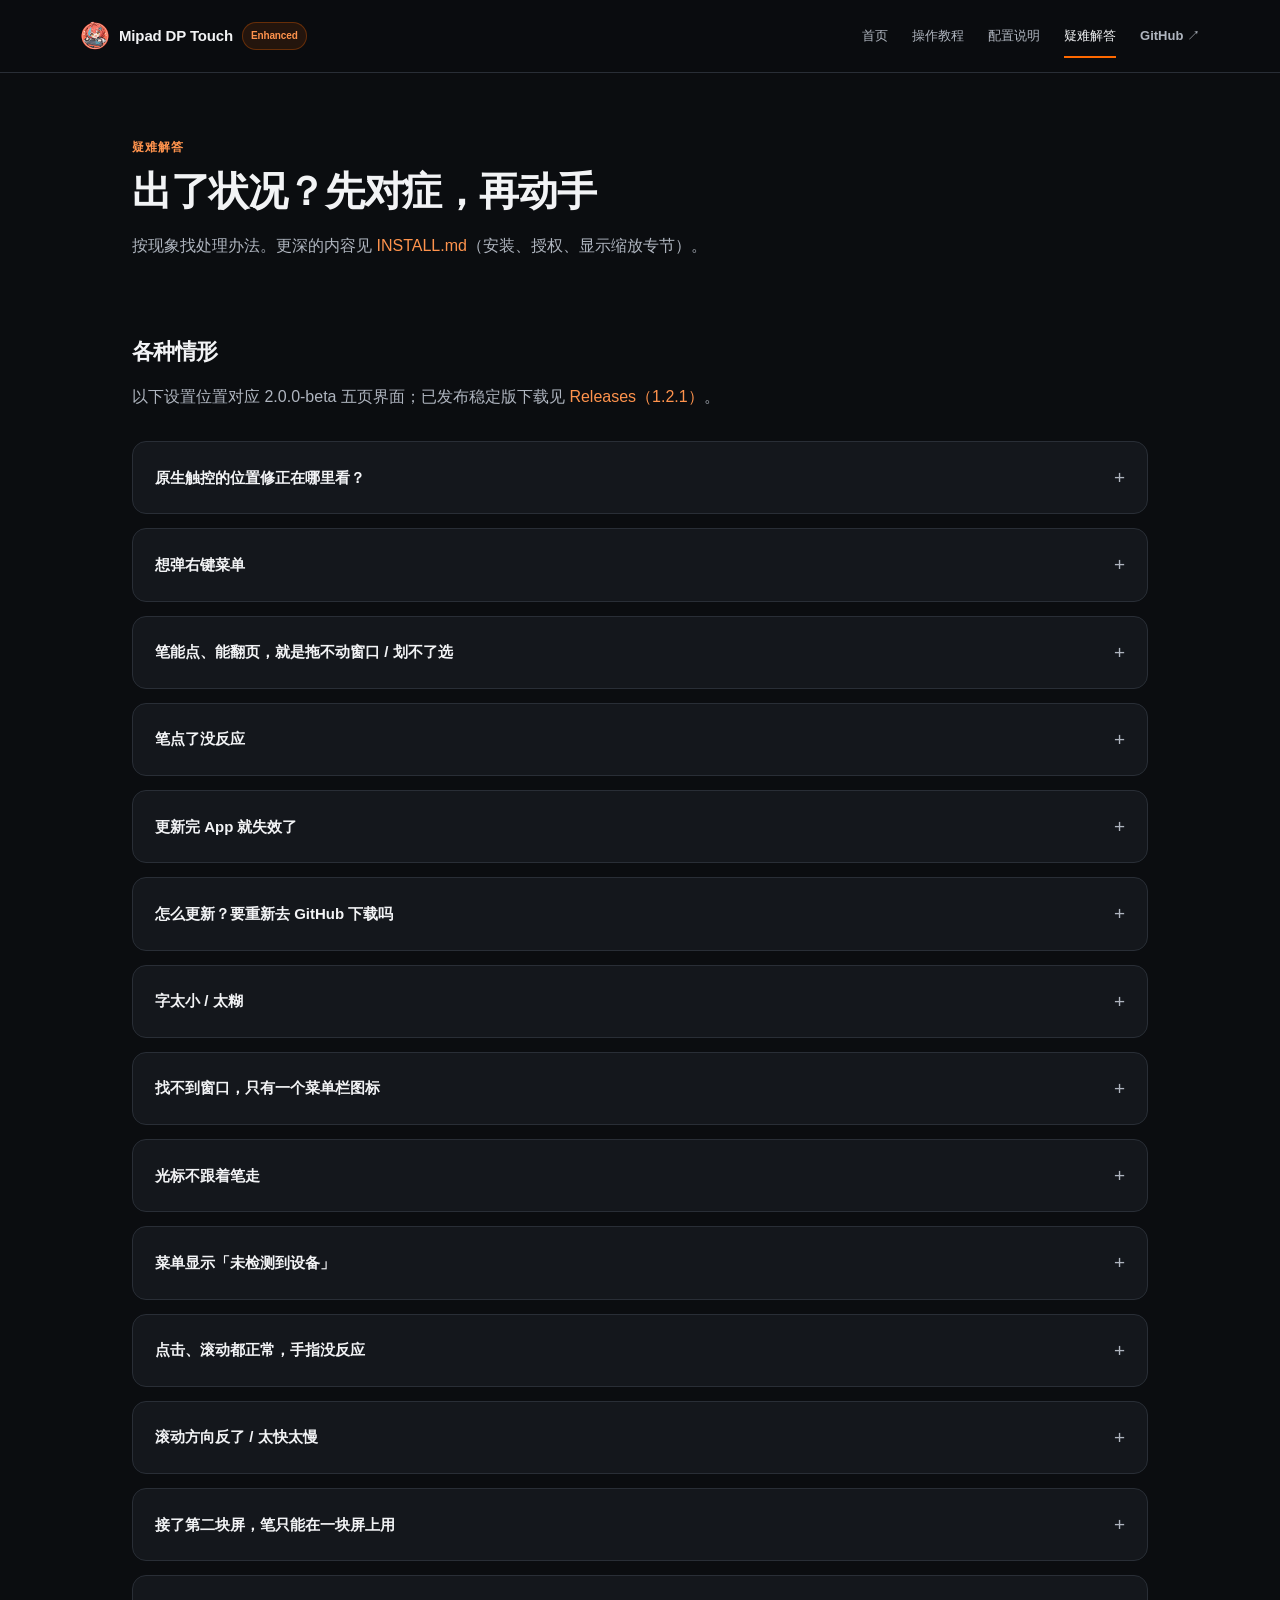
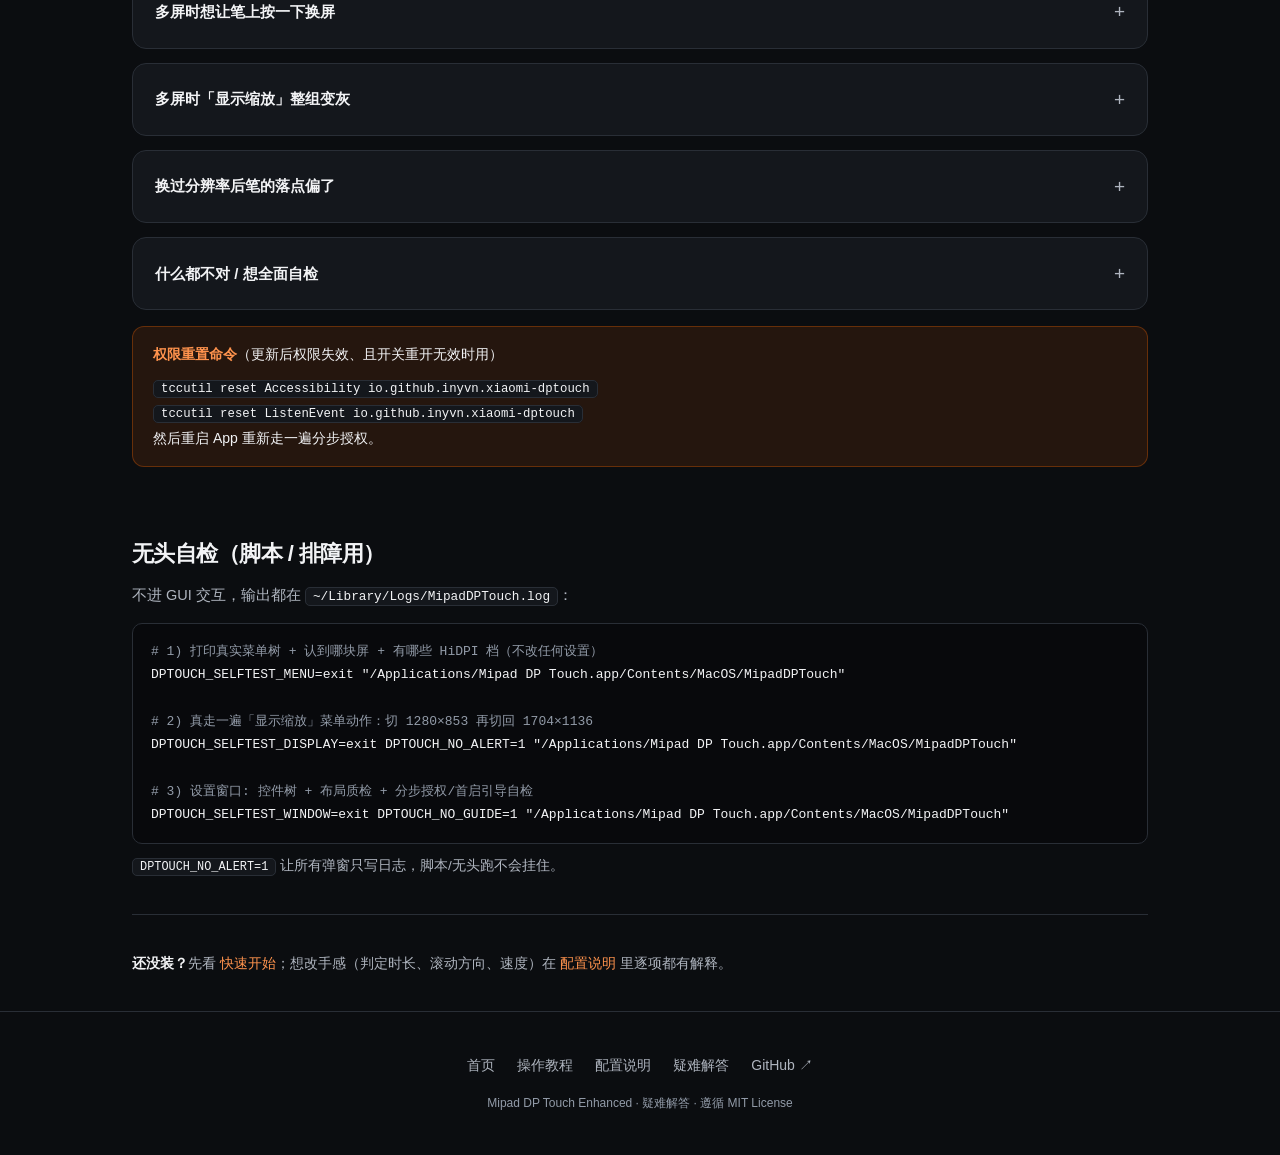
==== docs/faq.html @ 5873ff9d "Release 2.0.0-beta: native touch, refreshed settings and website Exclude local Python environment fr" ====
<!DOCTYPE html>
<html lang="zh-CN">
<head>
<meta charset="UTF-8">
<meta name="viewport" content="width=device-width, initial-scale=1.0">
<title>疑难解答 — Mipad DP Touch Enhanced</title>
<meta name="description" content="Mipad DP Touch Enhanced 疑难解答：右键菜单、拖拽、权限、更新失效、显示缩放、日志诊断等常见情形与处理办法。">
<link rel="icon" href="favicon.ico?v=2.0.0-beta-release2" sizes="any">
<link rel="apple-touch-icon" href="apple-touch-icon.png?v=2.0.0-beta-release2">
<meta name="theme-color" content="#0b0d10">
<style>
  :root {
    --bg: #0b0d10;
    --bg-raised: #13161b;
    --bg-elev: #191d24;
    --ink: #edeff3;
    --muted: #999fa9;
    --faint: #646b76;
    --border: #242931;
    --border-hi: #323944;
    --accent: #ff6900;
    --accent-hi: #ff8532;
    --accent-soft: rgba(255, 105, 0, .11);
    --good: #4cc38a;
    --bad: #e5534b;
    --mono: "SF Mono", ui-monospace, "Cascadia Code", Menlo, monospace;
    --sans: -apple-system, "PingFang SC", "Segoe UI", "Noto Sans SC", sans-serif;
    --radius: 16px;
  }
  * { box-sizing: border-box; margin: 0; padding: 0; }
  html { scroll-behavior: smooth; }
  body { background: var(--bg); color: var(--ink); font-family: var(--sans); line-height: 1.7; font-size: 15.5px; -webkit-font-smoothing: antialiased; text-rendering: optimizeLegibility; }
  ::selection { background: rgba(255,105,0,.3); }
  a { color: var(--accent-hi); text-decoration: none; }
  a:hover { text-decoration: underline; }
  h1, h2, h3 { text-wrap: balance; }
  p { text-wrap: pretty; }
  code { font-family: var(--mono); font-size: .88em; background: var(--bg-raised); border: 1px solid var(--border); border-radius: 5px; padding: 1px 7px; color: var(--ink); }
  .wrap { max-width: 880px; margin: 0 auto; padding: 0 24px; }

  nav { position: sticky; top: 0; z-index: 10; background: rgba(11,13,16,.78); backdrop-filter: blur(12px); -webkit-backdrop-filter: blur(12px); border-bottom: 1px solid var(--border); }
  nav .wrap { display: flex; align-items: center; justify-content: space-between; height: 58px; }
  nav .brand { display: flex; align-items: center; gap: 10px; font-weight: 650; text-decoration: none; color: var(--ink); letter-spacing: -.01em; }
  nav .brand img { width: 27px; height: 27px; }
  nav .links { display: flex; align-items: center; gap: 20px; font-size: 14px; }
  nav .links a { color: var(--muted); text-decoration: none; transition: color .15s; }
  nav .links a:hover { color: var(--ink); }
  nav .links a.now { color: var(--accent-hi); }
  nav .links a.gh { display: inline-flex; padding: 6px 14px; border-radius: 999px; border: 1px solid var(--border-hi); background: var(--bg-raised); color: var(--ink); font-weight: 550; }
  nav .links a.gh:hover { border-color: #4a515c; color: var(--ink); }
  @media (max-width: 760px) { nav .links { display: none; } }

  header.page { padding: 52px 0 26px; }
  .kicker { font-family: var(--mono); font-size: 12px; letter-spacing: .14em; text-transform: uppercase; color: var(--accent-hi); margin-bottom: 10px; }
  h1 { font-size: clamp(26px, 5vw, 36px); font-weight: 720; letter-spacing: -.015em; }
  .lead { color: var(--muted); margin-top: 10px; max-width: 700px; font-size: 16px; }
  .lead a { text-decoration: none; }

  section { padding: 34px 0; }
  h2 { font-size: 20px; font-weight: 700; margin-bottom: 14px; }
  .faq-list { max-width: 780px; }
  details { border: 1px solid var(--border); border-radius: 12px; margin-bottom: 12px; background: var(--bg-raised); overflow: hidden; transition: border-color .15s; }
  details:hover, details[open] { border-color: var(--border-hi); }
  details summary { cursor: pointer; padding: 15px 20px; font-size: 15px; font-weight: 600; list-style: none; display: flex; justify-content: space-between; align-items: center; }
  details summary::-webkit-details-marker { display: none; }
  details summary::after { content: "+"; color: var(--muted); font-size: 19px; font-weight: 400; transition: transform .18s; }
  details[open] summary::after { transform: rotate(45deg); color: var(--accent-hi); }
  details .body { padding: 0 20px 16px; font-size: 14px; color: var(--muted); }
  details .body b { color: var(--ink); }
  details .body code { color: var(--accent-hi); }

  /* symptom table */
  .table-card { border: 1px solid var(--border); border-radius: var(--radius); background: var(--bg-raised); overflow: hidden; max-width: 780px; }
  table { width: 100%; border-collapse: collapse; font-size: 14px; }
  th, td { padding: 11px 16px; text-align: left; border-bottom: 1px solid var(--border); vertical-align: top; }
  tr:last-child td { border-bottom: none; }
  th { color: var(--muted); font-size: 12.5px; letter-spacing: .06em; font-weight: 600; }
  td:first-child b { font-weight: 600; color: var(--ink); }
  td { color: var(--muted); }
  td code { color: var(--accent-hi); }

  pre.diag {
    font-family: var(--mono); font-size: 13px; color: var(--ink);
    background: #08090c; border: 1px solid var(--border); border-radius: 10px;
    padding: 16px 18px; overflow-x: auto; margin-top: 14px; max-width: 780px; line-height: 1.8;
  }
  pre.diag .c { color: var(--faint); user-select: none; }
  pre.diag .v { color: var(--accent-hi); }

  .callout {
    margin-top: 16px; padding: 15px 20px; border-radius: 12px;
    border: 1px solid rgba(255,105,0,.3); background: var(--accent-soft);
    max-width: 780px; font-size: 14px;
  }
  .callout b { color: var(--accent-hi); }
  .callout p { color: var(--ink); font-size: 14px; }

  .more { border-top: 1px solid var(--border); padding: 34px 0 60px; font-size: 14px; color: var(--muted); max-width: 780px; }
  footer { padding: 30px 0 56px; border-top: 1px solid var(--border); text-align: center; font-size: 13.5px; color: var(--faint); }
  footer .flinks { display: flex; gap: 22px; justify-content: center; margin-bottom: 10px; font-size: 14px; }
  footer .flinks a { color: var(--muted); text-decoration: none; border: none; }
  footer .flinks a:hover { color: var(--ink); }

  @media (prefers-reduced-motion: reduce) { * { transition: none !important; } }
  section[id] { scroll-margin-top: 120px; }
  code { overflow-wrap: anywhere; }
  .flinks { flex-wrap: wrap; }
  .brand .badge { margin-left: 0; padding: 3px 8px; border-radius: 999px; font-size: 10.5px; background: var(--accent-soft); color: var(--accent); border: 1px solid rgba(255,105,0,.3); white-space: nowrap; }
  nav .links a.now { color: var(--accent); }
  @media (max-width: 900px) {
    nav .wrap { height: auto; min-height: 58px; flex-wrap: wrap; gap: 10px; padding-top: 12px; padding-bottom: 12px; }
    nav .links { display: flex; width: 100%; justify-content: space-between; gap: 10px; font-size: 13px; }
    nav .links a.gh { padding: 0; background: none; border: none; }
  }
  @media (max-width: 480px) { nav .brand { font-size: 14px; gap: 6px; } h2 { flex-wrap: wrap; } }
</style>
<link rel="stylesheet" href="site.css?v=2.0.0-beta-release2">
</head>
<body>
<a class="skip-link" href="#main-content">跳到正文</a>

<nav aria-label="主导航">
  <div class="wrap">
    <a class="brand" href="index.html"><img src="logo.png?v=2.0.0-beta-release2" alt="Mipad DP Touch Enhanced logo">Mipad DP Touch <span class="badge">Enhanced</span></a>
    <div class="links">
      <a href="index.html">首页</a>
      <a href="tutorial.html">操作教程</a>
      <a href="settings.html">配置说明</a>
      <a class="now" aria-current="page" href="faq.html">疑难解答</a>
      <a class="gh" href="https://github.com/InYvn/mipad-dp-touch">GitHub ↗</a>
    </div>
  </div>
</nav>

<header class="page">
  <div class="wrap">
    <div class="kicker">疑难解答</div>
    <h1>出了状况？先对症，再动手</h1>
    <p class="lead">按现象找处理办法。更深的内容见 <a href="https://github.com/InYvn/mipad-dp-touch/blob/main/INSTALL.md">INSTALL.md</a>（安装、授权、显示缩放专节）。</p>
  </div>
</header>

<main class="wrap" id="main-content">

<section>
  <h2>各种情形</h2><p class="lead">以下设置位置对应 2.0.0-beta 五页界面；已发布稳定版下载见 <a href="https://github.com/InYvn/mipad-dp-touch/releases">Releases（1.2.1）</a>。</p>
  <div class="faq-list">
    <details><summary>原生触控的位置修正在哪里看？</summary><div class="body">App + 模块在 macOS 27.3 及以上的原生模式下，对已验证设备自动应用位置修正（B）。打开「触控与位置」查看实际状态，退出 App 后恢复。macOS 27.3 及以上，前往「系统设置 → 无障碍 → 触控 → 触控调节 → 设置」，完成引导并保持触控调节开启。安装、打开 App 与完成系统设置的顺序不限。</div></details>

    <details>
      <summary>想弹右键菜单</summary>
      <div class="body">笔尖停在原地不动，约 <b>0.8 秒</b>后抬手（默认绑在「停住不动」上，判定时长在「高级选项」里可改 0.6 / 1.0 秒，也能把这个手势绑成别的动作）。停住之后又划走的话仍算拖拽，不会误弹菜单。</div>
    </details>
    <details>
      <summary>笔能点、能翻页，就是拖不动窗口 / 划不了选</summary>
      <div class="body">拖窗口：<b>把笔尖停住约 0.25 秒再划</b>（拖拽默认绑在「停住再滑」上，判定时长在「高级选项」里调）。划选文字：把<b>快速滑动</b>的动作改成<b>「拖拽 · 选中文字」</b>（起手就划，快进快出）—— 默认它绑的是<b>滚动翻页</b>，划动只滚动、一个鼠标按键都不发。改坏了点「恢复默认」。详见 <a href="settings.html#pen-input">配置说明 → 手势映射</a>。</div>
    </details>
    <details>
      <summary>笔点了没反应</summary>
      <div class="body">十有八九是权限。打开「设备概览」的权限引导，分步做完两步（辅助功能 + 输入监控），然后点「立即重启」。按 App 提供的入口进入系统设置完成授权。</div>
    </details>
    <details>
      <summary>更新完 App 就失效了</summary>
      <div class="body">ad-hoc 签名 + TCC 的老问题：重新授权一次即可。<b>升级时 bundle id 故意保持不变</b>，就是尽量别让你重授权。如果重开开关仍不行，见下面「权限重置命令」。</div>
    </details>
    <details>
      <summary>怎么更新？要重新去 GitHub 下载吗</summary>
      <div class="body">不用。有新版时<b>菜单栏会自己提示</b>，点「下载并安装」就完事：下载 → 按发版正文里的 <code>SHA256</code> 校验 → 退出 → 替换 App → 自动重新打开，失败会回滚到旧版。也可以点菜单栏<b>「检查更新…」</b>，或「高级选项 → 立即检查更新」手动查一次。设置和日志在 <code>~/Library/</code> 里，更新不动它们。检查版本与下载安装包时会联网，不想让它查就把「高级选项 → 自动检查更新」关掉。</div>
    </details>
    <details>
      <summary>字太小 / 太糊</summary>
      <div class="body">在「显示设置」点「更改…」，选择后点「应用」，可切到 <code>1704×1136</code>（带「像素 1:1 最锐」标注）。别去系统设置里拉低分辨率，那样会糊。原理见 <a href="settings.html#display">配置说明 → 显示缩放</a>。</div>
    </details>
    <details>
      <summary>找不到窗口，只有一个菜单栏图标</summary>
      <div class="body">这就是菜单栏应用，没有 Dock 窗口。点菜单栏图标 →「设置…」（⌘,）。</div>
    </details>
    <details>
      <summary>光标不跟着笔走</summary>
      <div class="body">先看<b>菜单 → 光标基准屏</b>是不是「跟随光标」—— 那个模式下笔本来就不移动光标，只在光标所在那块屏上点击/拖拽/滚动（选中「平板那块屏」或某块屏，笔才会推着光标走）。已经是接管模式还不跟：打开「详细日志」，日志会列出笔的坐标、当前基准屏和系统光标的差值。差得明显 = 光标没跟上笔；差值为 0 却点不动 = 事件发出去了、系统没认。</div>
    </details>
    <details>
      <summary>菜单显示「未检测到设备」</summary>
      <div class="body">平板没接好，或不在 DP-in 模式。重新插线，看平板是否作为外接屏亮起。线必须是<b>全功能</b> USB-C 转 USB-C、直连 Mac 雷雳口。</div>
    </details>
    <details>
      <summary>点击、滚动都正常，手指没反应</summary>
      <div class="body">先确认平板已安装 <code>mipad-dp-touch-module-v1.0.zip</code> 并重新连接 DP-in；旧模块可继续沿用。仅 App 无模块时笔映射与显示设置可用，手指无效果。macOS 27.2 及以下由 App 模拟鼠标；macOS 27.3 及以上，前往「系统设置 → 无障碍 → 触控 → 触控调节 → 设置」，完成引导并保持触控调节开启。安装、打开 App 与完成系统设置的顺序不限。在「设备概览」查看当前运行方式，「触控与位置」保持「自动 · 推荐」。<a href="index.html#touch">查看操作步骤</a>。</div>
    </details>
    <details>
      <summary>滚动方向反了 / 太快太慢</summary>
      <div class="body">「手势映射」页 →「滚动方向」选另一个；速度在滑条里调，可恢复默认。原生模式下这些选项只影响笔，手指由系统处理。默认「跟随系统」，一般不用动。</div>
    </details>
    <details>
      <summary>接了第二块屏，笔只能在一块屏上用</summary>
      <div class="body">笔是<b>绝对坐标</b>设备，App 把笔尖位置换算成<b>某一块屏</b>上的点 —— 换算到哪块屏由<b>菜单 → 光标基准屏</b>决定。默认「跟随光标」：笔不移动光标，光标在哪块屏（鼠标移过去）笔就在那块屏上生效；在菜单里选<b>平板那块屏</b>或<b>任意一块在线屏</b>，笔就接管光标、一比一铺到那块屏上，于是笔就能用到别的屏了。改完立即生效，不用重启；指定的屏被拔掉会自动退回「跟随光标」。</div>
    </details>
    <details>
      <summary>多屏时想让笔上按一下换屏</summary>
      <div class="body">把某一类手势绑成<b>切换屏幕</b>（「手势映射」页，常用「停住不动」——默认它绑的是右键菜单）。笔上按一下 = 光标基准屏换到<b>下一块</b>屏，顺序按桌面排列从左到右、到头绕回第一块，循环。只换笔的落点，不改任何屏的分辨率 / 排列 / 镜像；只接了一块屏时按了不动作。详见 <a href="settings.html#pen-input">配置说明 → 手势映射</a>。</div>
    </details>
    <details>
      <summary>多屏时「显示缩放」整组变灰</summary>
      <div class="body">没认出平板那块屏（EDID/名字不匹配）→ 勾「允许管理未实测的显示器」再操作。变灰是保护性设计，防止误改别的屏。</div>
    </details>
    <details>
      <summary>换过分辨率后笔的落点偏了</summary>
      <div class="body">用<b>菜单里的「显示缩放」</b>切档会自动重算坐标基准，不用重启。如果是在系统设置里改的分辨率，回到 App 菜单随便切一档再看。</div>
    </details>
    <details>
      <summary>什么都不对 / 想全面自检</summary>
      <div class="body">用 ⌘, 打开设置窗口 →「运行与诊断」→「诊断…」跑一遍自检，结果写进日志；「打开日志」看 <code>~/Library/Logs/MipadDPTouch.log</code>。</div>
    </details>
  </div>

  <div class="callout">
    <b>权限重置命令</b>（更新后权限失效、且开关重开无效时用）
    <p style="margin-top:8px"><code>tccutil reset Accessibility io.github.inyvn.xiaomi-dptouch</code><br>
    <code>tccutil reset ListenEvent io.github.inyvn.xiaomi-dptouch</code><br>
    然后重启 App 重新走一遍分步授权。</p>
  </div>
</section>

<section>
  <h2>无头自检（脚本 / 排障用）</h2>
  <p style="color:var(--muted);font-size:14.5px;max-width:780px">不进 GUI 交互，输出都在 <code>~/Library/Logs/MipadDPTouch.log</code>：</p>
  <pre class="diag"><span class="c"># 1) 打印真实菜单树 + 认到哪块屏 + 有哪些 HiDPI 档（不改任何设置）</span>
DPTOUCH_SELFTEST_MENU=exit "/Applications/Mipad DP Touch.app/Contents/MacOS/MipadDPTouch"

<span class="c"># 2) 真走一遍「显示缩放」菜单动作：切 1280×853 再切回 1704×1136</span>
DPTOUCH_SELFTEST_DISPLAY=exit DPTOUCH_NO_ALERT=1 "/Applications/Mipad DP Touch.app/Contents/MacOS/MipadDPTouch"

<span class="c"># 3) 设置窗口: 控件树 + 布局质检 + 分步授权/首启引导自检</span>
DPTOUCH_SELFTEST_WINDOW=exit DPTOUCH_NO_GUIDE=1 "/Applications/Mipad DP Touch.app/Contents/MacOS/MipadDPTouch"</pre>
  <p style="color:var(--muted);font-size:13.5px;margin-top:10px"><code>DPTOUCH_NO_ALERT=1</code> 让所有弹窗只写日志，脚本/无头跑不会挂住。</p>
</section>

<section class="more">
  <p><b style="color:var(--ink)">还没装？</b>先看 <a href="index.html#quickstart">快速开始</a>；想改手感（判定时长、滚动方向、速度）在 <a href="settings.html">配置说明</a> 里逐项都有解释。</p>
</section>

</main>

<footer>
  <div class="wrap">
    <div class="flinks">
      <a href="index.html">首页</a>
      <a href="tutorial.html">操作教程</a>
      <a href="settings.html">配置说明</a>
      <a href="faq.html">疑难解答</a>
      <a href="https://github.com/InYvn/mipad-dp-touch">GitHub ↗</a>
    </div>
    <p>Mipad DP Touch Enhanced · 疑难解答 · 遵循 MIT License</p>
  </div>
</footer>

</body>
</html>
---- docs/site.css ----
/* Shared editorial layer. Product content and gesture stages stay local. */
:root{--bg:#0b0d10;--bg-raised:#14171c;--bg-elev:#1a1e24;--ink:#f2f3f5;--muted:#afb5bf;--faint:#929ba8;--border:#292e36;--border-hi:#3d444f;--accent:#ff6900;--accent-hi:#ff934d;--radius:20px}
body{background-image:none;line-height:1.75}
a{color:var(--accent-hi)}
a:focus-visible,summary:focus-visible,[tabindex]:focus-visible{outline:3px solid var(--accent-hi);outline-offset:5px;border-radius:5px}
.skip-link{position:fixed;top:10px;left:20px;z-index:100;background:var(--ink);color:var(--bg);padding:10px 18px;transform:translateY(-180%)}
.skip-link:focus{transform:none}
.wrap{max-width:1080px;padding-left:32px;padding-right:32px}
nav{background:rgba(11,13,16,.93);backdrop-filter:blur(16px);-webkit-backdrop-filter:blur(16px)}
nav .wrap{max-width:1184px;height:72px;min-height:72px;flex-wrap:nowrap;padding-top:0;padding-bottom:0;gap:24px}
nav .brand{font-size:15px;font-weight:600;gap:9px;white-space:nowrap;text-decoration:none}
nav .brand img{width:30px;height:30px}
.brand .badge{color:var(--accent-hi);padding:4px 8px;font-size:10px}
nav .links{display:flex;align-items:center;width:auto;gap:24px;font-size:13px}
nav .links a{display:inline-flex;align-items:center;min-height:44px;white-space:nowrap;text-decoration:none;color:var(--muted)}
nav .links a.now{color:var(--ink);box-shadow:inset 0 -2px var(--accent)}
nav .links a.gh{border:0;background:none;padding:0;color:var(--muted)}
header:not(.page){padding:64px 0 68px}
header .logo{width:78px;height:78px;margin-bottom:22px;filter:none}
header h1{font-size:clamp(29px,3.4vw,42px);font-weight:650;letter-spacing:-.035em;line-height:1.18}
header .subtitle{font-size:clamp(21px,2.4vw,28px);font-weight:550;color:var(--ink);margin:18px auto 0;letter-spacing:-.025em;line-height:1.5}
header .tagline{font-size:15px;line-height:1.9;max-width:660px;margin-top:20px;color:var(--muted)}
header .platforms{margin-top:24px;gap:8px}
.pill{background:transparent;border:0;padding:0 12px;font-size:12px;border-right:1px solid var(--border-hi);border-radius:0}
.pill:last-child{border:0}.pill.accent{background:none;border:0;border-right:1px solid var(--border-hi);color:var(--accent-hi)}
header .cta{margin-top:28px;gap:12px}
.btn{min-height:48px;padding:11px 24px;border-radius:999px;font-size:14px}
.btn-primary{background:var(--accent);color:#17100b;box-shadow:none}
.btn-primary:hover{background:#ff8532;box-shadow:none;transform:translateY(-1px)}
.btn-ghost{background:transparent}
section{padding:64px 0}
section h2{font-weight:600;font-size:clamp(24px,3vw,32px);letter-spacing:-.025em;line-height:1.4}
.kicker,section .kicker{font-family:var(--sans);font-size:12px;font-weight:600;letter-spacing:.08em;color:var(--accent-hi)}
.lead{font-size:16px;line-height:1.85;max-width:740px;margin-bottom:30px}
.compare{gap:24px}.compare .col{background:var(--bg-raised);padding:26px 30px;border-radius:20px}.compare .col.after{box-shadow:none;border-color:#65402a}
.compare .before .label{color:var(--muted)}
.rootcause{background:transparent;border:0;border-left:2px solid var(--accent);border-radius:0;padding:4px 0 4px 20px;margin-top:28px}
.cta-row{padding:24px 0}.cta-strip{font-size:14px;border:0;background:transparent;padding:8px 24px;line-height:1.8}
.features{gap:16px}.feature{padding:26px;border-radius:18px;background:var(--bg-raised);border-color:transparent}.feature:hover{transform:none;border-color:var(--border-hi)}
.feature h3{font-size:17px;margin-bottom:10px}.feature h3 .ic{display:inline-block;font-size:17px;margin-right:8px;filter:grayscale(1)}
.feature p{font-size:14px;line-height:1.85}
.showcase{background:#111419}.showcase-grid{display:grid;grid-template-columns:240px minmax(0,1fr);gap:48px;align-items:center}.showcase h2{font-size:26px;line-height:1.5;text-wrap:nowrap}.showcase .lead{font-size:15px;margin:16px 0 24px}.showcase .shot{margin:0;min-width:0}.shot img{max-width:980px;border-radius:16px;box-shadow:0 18px 48px #0004}.shot figcaption{color:var(--faint);font-size:12px;margin-top:16px}
.status-card{border-radius:16px;scrollbar-color:#67707e #161a20}.status-card:focus-visible{outline-offset:4px}
table.status{min-width:1020px;font-size:14px;line-height:1.65}table.status th,table.status td{padding:18px 16px;vertical-align:top}table.status th{letter-spacing:0;background:#1b2027;color:#c1c6ce}table.status td:first-child{min-width:185px;font-weight:550;position:sticky;left:0;background:#14171c;box-shadow:1px 0 var(--border)}table.status td.yes{font-family:var(--sans);font-size:13px}table.status tr:hover td{background:#1b2027}
header.page{padding:64px 0 40px}header.page h1{font-size:clamp(29px,4vw,40px)}header.page .lead{margin-bottom:0;margin-top:16px}
main.wrap{max-width:1080px}main.wrap section{padding:36px 0}main.wrap h2{font-size:22px;flex-wrap:wrap;gap:6px 18px}main.wrap h2 .where{font-family:var(--sans);letter-spacing:0;font-size:12px}
.item{grid-template-columns:220px minmax(0,1fr);gap:32px;padding:22px 0}.item .name small{color:var(--faint)}
.faq-list,.table-card,.more,pre.diag,.callout{max-width:none}
details{border-radius:14px;margin-bottom:14px}details summary{padding:19px 22px;gap:20px}details summary::after{flex-shrink:0}details .body{padding:0 22px 22px;line-height:1.9}
.table-card{overflow-x:auto}.table-card table{min-width:600px}
.tut{border-radius:20px;gap:32px;padding:28px;margin-bottom:20px}.stage{width:240px;min-width:240px;justify-self:center}.tut:hover{text-decoration:none}
footer{padding:36px 0 44px;color:var(--faint)}footer p{font-size:12px}.flinks a{padding:5px 0}
[id]{scroll-margin-top:100px}
@media(max-width:1000px){nav .wrap{height:auto;min-height:64px;flex-wrap:wrap;gap:0;padding-top:12px;padding-bottom:0}nav .links{width:100%;justify-content:space-between;gap:12px;margin-top:4px}nav .links a{min-height:44px}nav .brand{min-height:32px}.showcase-grid{grid-template-columns:1fr;gap:28px}.showcase .lead{max-width:600px;margin-bottom:12px}[id]{scroll-margin-top:128px}}
@media(max-width:600px){.wrap{padding-left:24px;padding-right:24px}nav .wrap{padding-left:20px;padding-right:20px}nav .brand{font-size:14px}nav .links{font-size:12px;gap:8px}header:not(.page){padding:42px 0 44px}header .logo{width:64px;height:64px;margin-bottom:20px}header h1{font-size:29px;max-width:330px;margin:auto;line-height:1.15}header .subtitle{font-size:21px;max-width:320px;margin-top:18px}header .tagline{font-size:14px;line-height:1.85;text-align:left;margin-top:20px}header .platforms{gap:0;row-gap:8px}.pill{font-size:11px;padding:0 8px}header .cta{gap:10px}.btn{padding:11px 18px;font-size:13px}section{padding:44px 0}.compare .col{padding:24px}.lead{font-size:15px;margin-bottom:24px}.features{gap:12px}.feature{padding:24px}.showcase-grid{gap:24px}.showcase .shot{margin-left:-8px;margin-right:-8px}.shot img{border-radius:10px}.item{grid-template-columns:1fr;gap:8px}header.page{padding:40px 0 30px}.tut{padding:24px;gap:22px}.tut .stage{width:240px}.cta-strip{padding-left:24px;padding-right:24px}table.status td:first-child{min-width:150px;max-width:150px}footer .flinks{gap:12px 20px}.table-card table{min-width:560px}}
@media(prefers-reduced-motion:reduce){html{scroll-behavior:auto}*,*::before,*::after{transition:none!important;animation:none!important}}

/* Release marker: 2.0.0-beta-release2 */
.hero h1 .badge{font-size:12px;line-height:1.2;padding:5px 10px;vertical-align:middle}
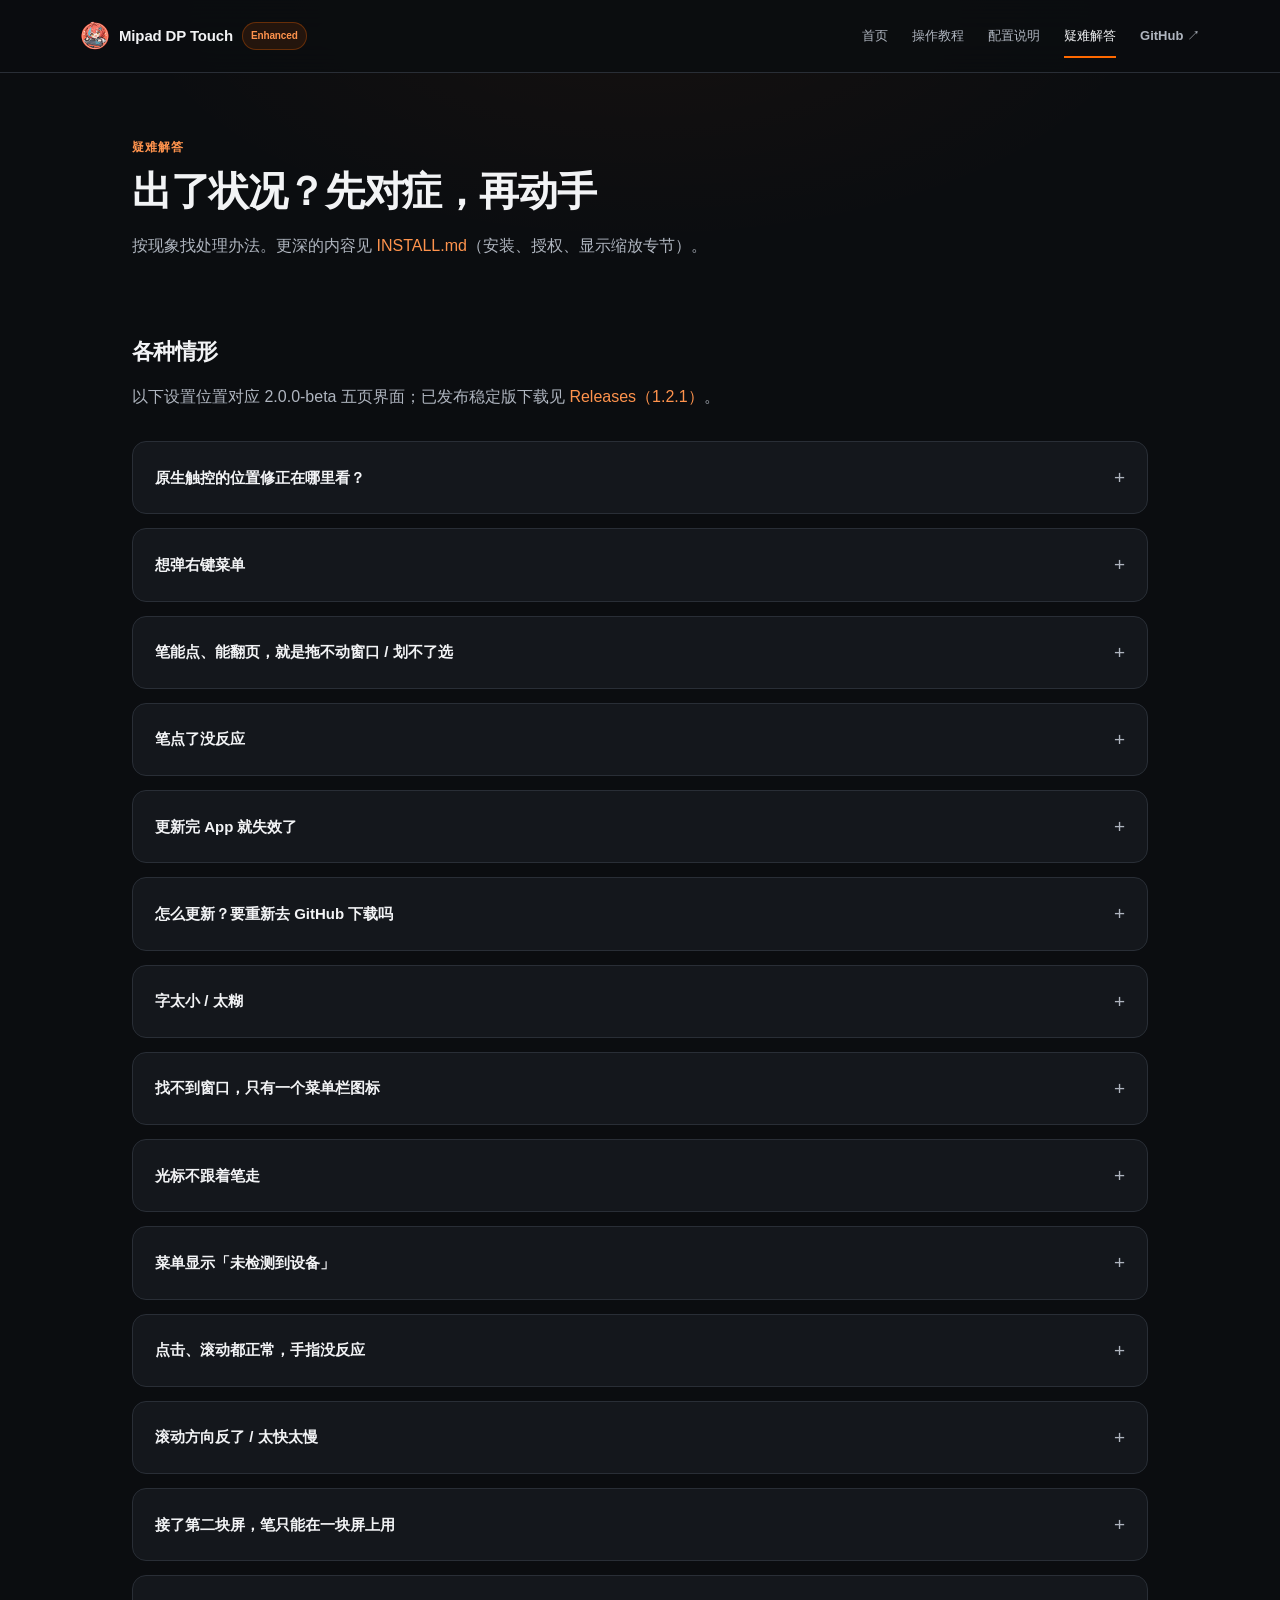
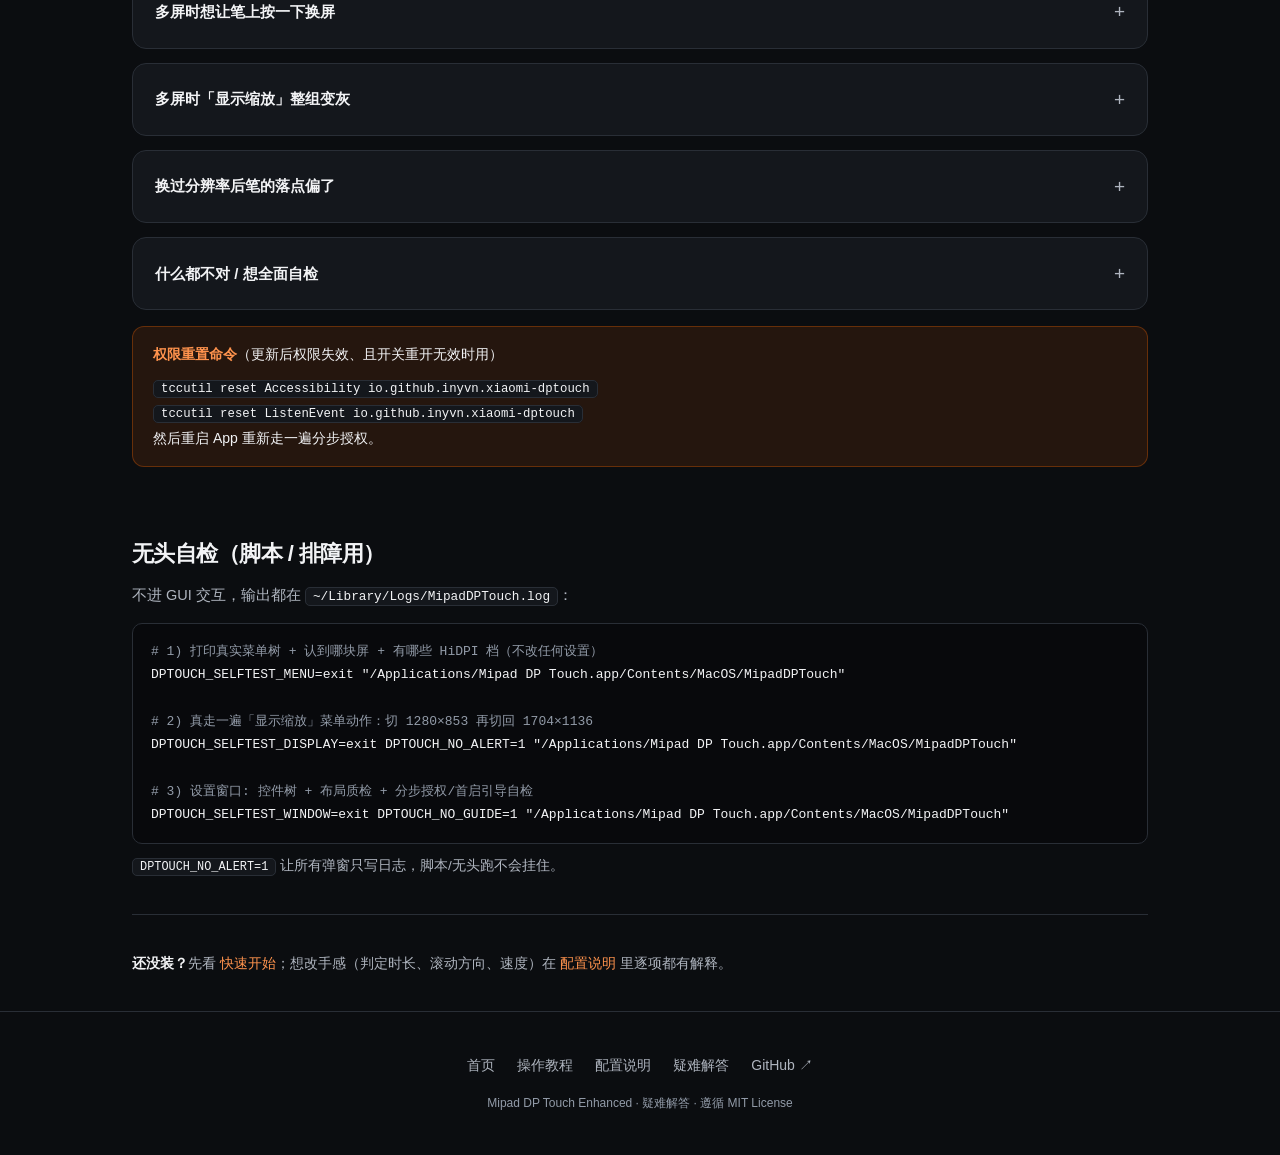
==== commit 3c668e6b: "style: add progressive site-wide entrance and interaction motion" ====
--- a/docs/faq.html
+++ b/docs/faq.html
@@ -114,14 +114,15 @@
   }
   @media (max-width: 480px) { nav .brand { font-size: 14px; gap: 6px; } h2 { flex-wrap: wrap; } }
 </style>
-<link rel="stylesheet" href="site.css?v=2.0.0-beta-release2">
+<link rel="stylesheet" href="site.css?v=site-motion-1">
+<script defer src="site.js?v=site-motion-1"></script>
 </head>
 <body>
 <a class="skip-link" href="#main-content">跳到正文</a>
 
 <nav aria-label="主导航">
   <div class="wrap">
-    <a class="brand" href="index.html"><img src="logo.png?v=2.0.0-beta-release2" alt="Mipad DP Touch Enhanced logo">Mipad DP Touch <span class="badge">Enhanced</span></a>
+    <a class="brand" href="index.html"><img src="logo.png?v=2.0.0-beta-release2" alt="Mipad DP Touch Enhanced logo" width="400" height="400">Mipad DP Touch <span class="badge">Enhanced</span></a>
     <div class="links">
       <a href="index.html">首页</a>
       <a href="tutorial.html">操作教程</a>
@@ -149,7 +150,7 @@
 
     <details>
       <summary>想弹右键菜单</summary>
-      <div class="body">笔尖停在原地不动，约 <b>0.8 秒</b>后抬手（默认绑在「停住不动」上，判定时长在「高级选项」里可改 0.6 / 1.0 秒，也能把这个手势绑成别的动作）。停住之后又划走的话仍算拖拽，不会误弹菜单。</div>
+      <div class="body">笔尖停在原地不动，约 <b>0.8 秒</b>后抬手（默认绑在「停住不动」上，判定时长在「高级选项」里可改 0.6 / 1.0 秒，也能把这个手势绑成别的动作）。停住之后又划走的话仍算拖拽。</div>
     </details>
     <details>
       <summary>笔能点、能翻页，就是拖不动窗口 / 划不了选</summary>
@@ -157,15 +158,15 @@
     </details>
     <details>
       <summary>笔点了没反应</summary>
-      <div class="body">十有八九是权限。打开「设备概览」的权限引导，分步做完两步（辅助功能 + 输入监控），然后点「立即重启」。按 App 提供的入口进入系统设置完成授权。</div>
+      <div class="body">先检查权限。打开「设备概览」的权限引导，分步做完两步（辅助功能 + 输入监控），然后点「立即重启」。按 App 提供的入口进入系统设置完成授权。</div>
     </details>
     <details>
       <summary>更新完 App 就失效了</summary>
-      <div class="body">ad-hoc 签名 + TCC 的老问题：重新授权一次即可。<b>升级时 bundle id 故意保持不变</b>，就是尽量别让你重授权。如果重开开关仍不行，见下面「权限重置命令」。</div>
+      <div class="body">更新 ad-hoc 签名的 App 后，可能需要重新授权。若开关重开无效，按下方「权限重置命令」重置后重新授权。</div>
     </details>
     <details>
       <summary>怎么更新？要重新去 GitHub 下载吗</summary>
-      <div class="body">不用。有新版时<b>菜单栏会自己提示</b>，点「下载并安装」就完事：下载 → 按发版正文里的 <code>SHA256</code> 校验 → 退出 → 替换 App → 自动重新打开，失败会回滚到旧版。也可以点菜单栏<b>「检查更新…」</b>，或「高级选项 → 立即检查更新」手动查一次。设置和日志在 <code>~/Library/</code> 里，更新不动它们。检查版本与下载安装包时会联网，不想让它查就把「高级选项 → 自动检查更新」关掉。</div>
+      <div class="body">不用。有新版时<b>菜单栏会自己提示</b>，点「下载并安装」：下载 → 按发版正文里的 <code>SHA256</code> 校验 → 退出 → 替换 App → 自动重新打开，失败会回滚到旧版。也可以点菜单栏<b>「检查更新…」</b>，或「高级选项 → 立即检查更新」手动查一次。设置和日志在 <code>~/Library/</code> 里，更新不动它们。检查版本与下载安装包时会联网，不想让它查就把「高级选项 → 自动检查更新」关掉。</div>
     </details>
     <details>
       <summary>字太小 / 太糊</summary>
@@ -201,7 +202,7 @@
     </details>
     <details>
       <summary>多屏时「显示缩放」整组变灰</summary>
-      <div class="body">没认出平板那块屏（EDID/名字不匹配）→ 勾「允许管理未实测的显示器」再操作。变灰是保护性设计，防止误改别的屏。</div>
+      <div class="body">未识别到平板屏幕（EDID/名字不匹配）。先确认列出的目标屏是平板，再勾选「允许管理未实测的显示器」操作。</div>
     </details>
     <details>
       <summary>换过分辨率后笔的落点偏了</summary>
--- a/docs/site.css
+++ b/docs/site.css
@@ -57,3 +57,31 @@
 
 /* Release marker: 2.0.0-beta-release2 */
 .hero h1 .badge{font-size:12px;line-height:1.2;padding:5px 10px;vertical-align:middle}
+
+/* Site motion: quiet surfaces, native navigation, no perpetual effects. */
+.shot img{height:auto}
+body{background-image:radial-gradient(720px 340px at 50% 0,rgba(255,105,0,.045),transparent 72%);background-repeat:no-repeat}
+nav .links a{position:relative;transition:color .2s ease,background-color .2s ease}
+nav .links a::after{content:"";position:absolute;bottom:0;left:0;right:0;height:2px;background:var(--accent);transform:scaleX(0);transform-origin:left;transition:transform .24s cubic-bezier(.22,1,.36,1);pointer-events:none}
+nav .links a.now{box-shadow:none}
+nav .links a.now::after,nav .links a:focus-visible::after,nav .links a.is-following::after{transform:scaleX(1)}
+.btn,.feature,.compare .col,.tut,details,.shot img{transition:transform .28s cubic-bezier(.22,1,.36,1),border-color .24s ease,background-color .24s ease,box-shadow .28s ease}
+.btn:active{transform:translateY(1px) scale(.985)}
+details summary{transition:color .2s ease,background-color .2s ease}
+details summary::after{transition:transform .24s ease,color .24s ease}
+details[open]{border-color:var(--border-hi)}
+details[open] summary{color:var(--accent-hi)}
+.feature:focus-within{border-color:var(--accent-hi)}
+@media(hover:hover) and (pointer:fine){
+  nav .links a:hover::after{transform:scaleX(1)}
+  .feature:hover,.compare .col:hover{transform:translateY(-3px);border-color:#62432e;box-shadow:0 12px 28px #0002}
+  .btn:hover{transform:translateY(-2px);box-shadow:0 6px 18px #0003}
+  .shot img:hover{transform:translateY(-3px);box-shadow:0 24px 56px #0006;border-color:#65503f}
+  details summary:hover{background-color:#ffffff03;color:var(--ink)}
+}
+@media(hover:none){.btn:hover,.feature:hover,.tut:hover{transform:none;box-shadow:none}}
+@media(prefers-reduced-motion:reduce){
+  html{scroll-behavior:auto!important}
+  *,*::before,*::after{animation:none!important;transition:none!important}
+  .btn:hover,.btn:active,.feature:hover,.compare .col:hover,.shot img:hover,.tut:hover{transform:none!important}
+}
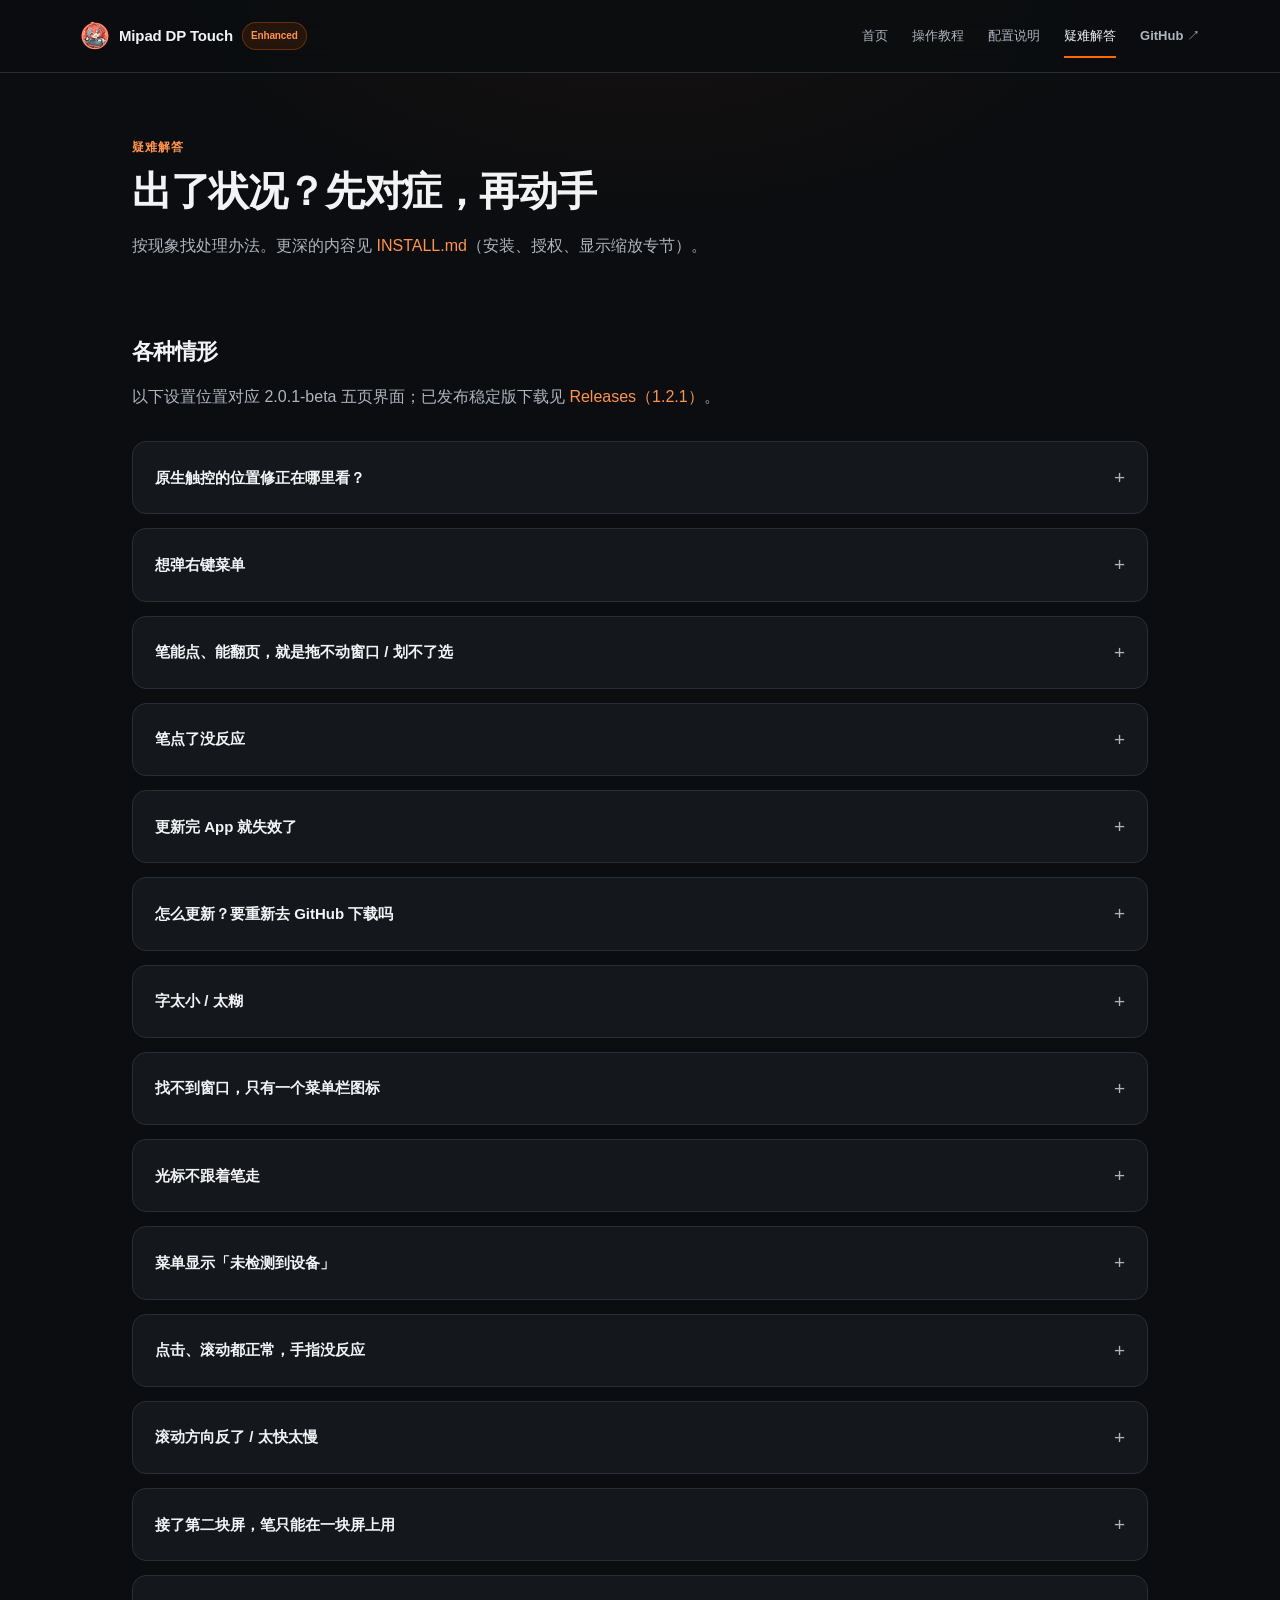
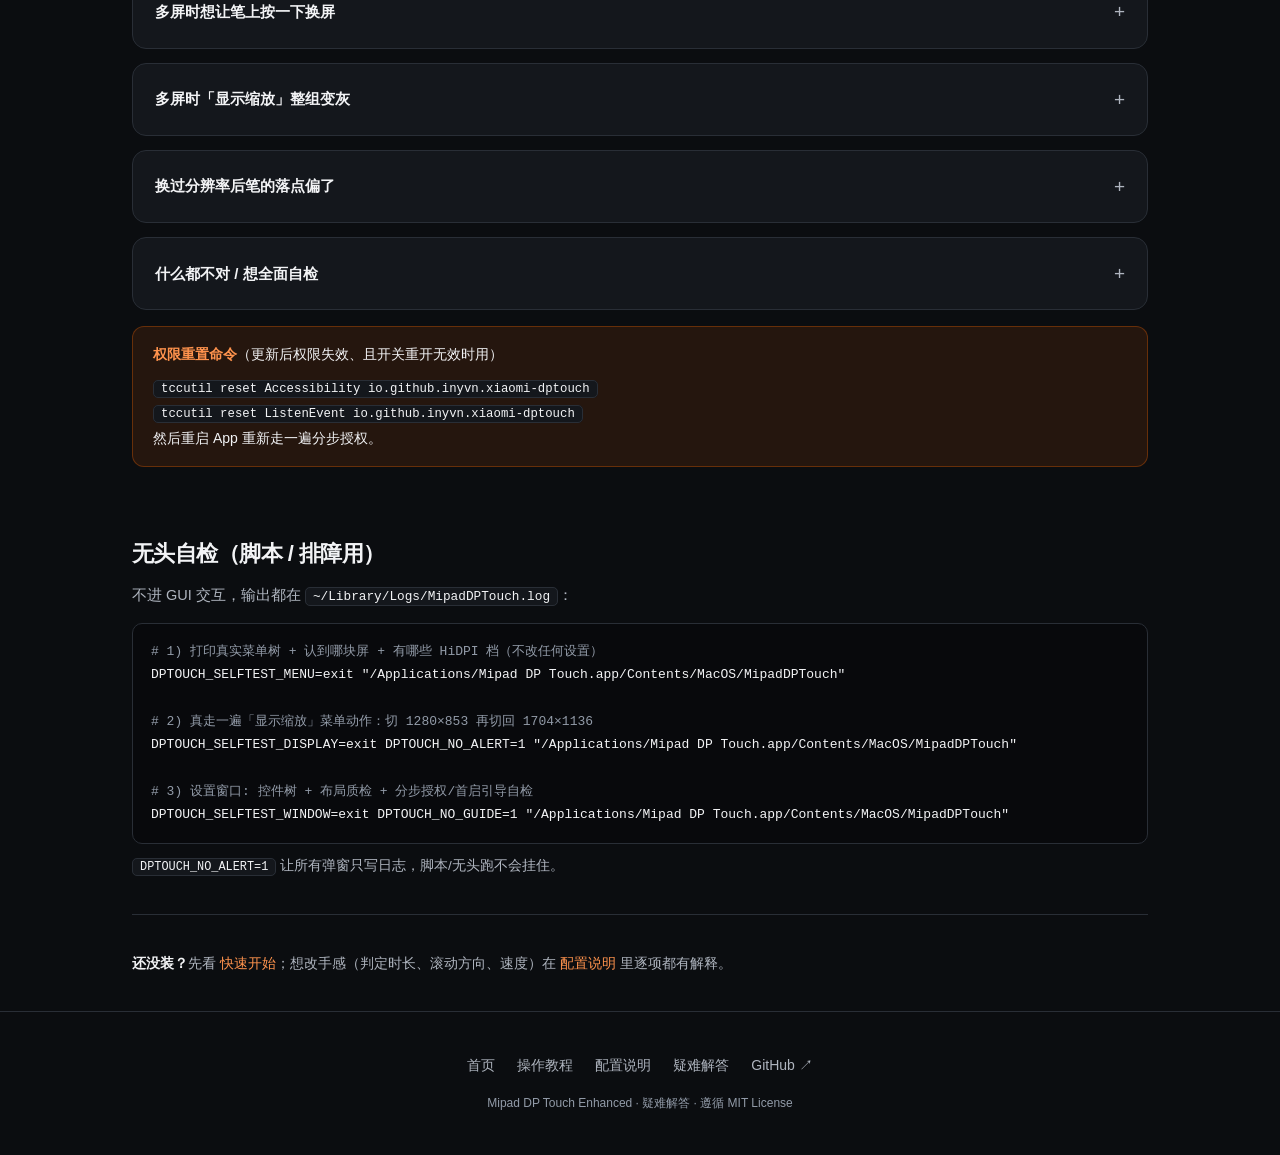
==== commit 5659ac4f: "release: 2.0.1-beta Bump both version sources and refresh the user-facing download links for the new" ====
--- a/docs/faq.html
+++ b/docs/faq.html
@@ -5,8 +5,8 @@
 <meta name="viewport" content="width=device-width, initial-scale=1.0">
 <title>疑难解答 — Mipad DP Touch Enhanced</title>
 <meta name="description" content="Mipad DP Touch Enhanced 疑难解答：右键菜单、拖拽、权限、更新失效、显示缩放、日志诊断等常见情形与处理办法。">
-<link rel="icon" href="favicon.ico?v=2.0.0-beta-release2" sizes="any">
-<link rel="apple-touch-icon" href="apple-touch-icon.png?v=2.0.0-beta-release2">
+<link rel="icon" href="favicon.ico?v=2.0.1-beta-release2" sizes="any">
+<link rel="apple-touch-icon" href="apple-touch-icon.png?v=2.0.1-beta-release2">
 <meta name="theme-color" content="#0b0d10">
 <style>
   :root {
@@ -122,7 +122,7 @@
 
 <nav aria-label="主导航">
   <div class="wrap">
-    <a class="brand" href="index.html"><img src="logo.png?v=2.0.0-beta-release2" alt="Mipad DP Touch Enhanced logo" width="400" height="400">Mipad DP Touch <span class="badge">Enhanced</span></a>
+    <a class="brand" href="index.html"><img src="logo.png?v=2.0.1-beta-release2" alt="Mipad DP Touch Enhanced logo" width="400" height="400">Mipad DP Touch <span class="badge">Enhanced</span></a>
     <div class="links">
       <a href="index.html">首页</a>
       <a href="tutorial.html">操作教程</a>
@@ -144,7 +144,7 @@
 <main class="wrap" id="main-content">
 
 <section>
-  <h2>各种情形</h2><p class="lead">以下设置位置对应 2.0.0-beta 五页界面；已发布稳定版下载见 <a href="https://github.com/InYvn/mipad-dp-touch/releases">Releases（1.2.1）</a>。</p>
+  <h2>各种情形</h2><p class="lead">以下设置位置对应 2.0.1-beta 五页界面；已发布稳定版下载见 <a href="https://github.com/InYvn/mipad-dp-touch/releases">Releases（1.2.1）</a>。</p>
   <div class="faq-list">
     <details><summary>原生触控的位置修正在哪里看？</summary><div class="body">App + 模块在 macOS 27.3 及以上的原生模式下，对已验证设备自动应用位置修正（B）。打开「触控与位置」查看实际状态，退出 App 后恢复。macOS 27.3 及以上，前往「系统设置 → 无障碍 → 触控 → 触控调节 → 设置」，完成引导并保持触控调节开启。安装、打开 App 与完成系统设置的顺序不限。</div></details>
 
@@ -186,7 +186,7 @@
     </details>
     <details>
       <summary>点击、滚动都正常，手指没反应</summary>
-      <div class="body">先确认平板已安装 <code>mipad-dp-touch-module-v1.0.zip</code> 并重新连接 DP-in；旧模块可继续沿用。仅 App 无模块时笔映射与显示设置可用，手指无效果。macOS 27.2 及以下由 App 模拟鼠标；macOS 27.3 及以上，前往「系统设置 → 无障碍 → 触控 → 触控调节 → 设置」，完成引导并保持触控调节开启。安装、打开 App 与完成系统设置的顺序不限。在「设备概览」查看当前运行方式，「触控与位置」保持「自动 · 推荐」。<a href="index.html#touch">查看操作步骤</a>。</div>
+      <div class="body">先按<a href="index.html#quickstart">安装步骤</a>安装平板模块 <code>mipad-dp-touch-module-v2.0.1.zip</code>、启用并使用热重启模块完成热重启，再重新连接 USB-C 或进入 DP-in。仅 App 无模块时笔映射与显示设置可用，手指无效果。macOS 27.2 及以下由 App 模拟鼠标；macOS 27.3 及以上，前往「系统设置 → 无障碍 → 触控 → 触控调节 → 设置」，完成引导并保持触控调节开启。安装、打开 App 与完成系统设置的顺序不限。在「设备概览」查看当前运行方式，「触控与位置」保持「自动 · 推荐」。<a href="index.html#touch">查看操作步骤</a>。</div>
     </details>
     <details>
       <summary>滚动方向反了 / 太快太慢</summary>
--- a/docs/site.css
+++ b/docs/site.css
@@ -40,8 +40,34 @@
 .feature h3{font-size:17px;margin-bottom:10px}.feature h3 .ic{display:inline-block;font-size:17px;margin-right:8px;filter:grayscale(1)}
 .feature p{font-size:14px;line-height:1.85}
 .showcase{background:#111419}.showcase-grid{display:grid;grid-template-columns:240px minmax(0,1fr);gap:48px;align-items:center}.showcase h2{font-size:26px;line-height:1.5;text-wrap:nowrap}.showcase .lead{font-size:15px;margin:16px 0 24px}.showcase .shot{margin:0;min-width:0}.shot img{max-width:980px;border-radius:16px;box-shadow:0 18px 48px #0004}.shot figcaption{color:var(--faint);font-size:12px;margin-top:16px}
-.status-card{border-radius:16px;scrollbar-color:#67707e #161a20}.status-card:focus-visible{outline-offset:4px}
-table.status{min-width:1020px;font-size:14px;line-height:1.65}table.status th,table.status td{padding:18px 16px;vertical-align:top}table.status th{letter-spacing:0;background:#1b2027;color:#c1c6ce}table.status td:first-child{min-width:185px;font-weight:550;position:sticky;left:0;background:#14171c;box-shadow:1px 0 var(--border)}table.status td.yes{font-family:var(--sans);font-size:13px}table.status tr:hover td{background:#1b2027}
+/* One semantic matrix: comparison on desktop, configuration cards below 960px. */
+.status-card{border-radius:16px;overflow:visible}
+table.status{width:100%;min-width:0;table-layout:fixed;font-size:14px;line-height:1.65}
+table.status col:nth-child(1){width:22%}table.status col:nth-child(2){width:11%}table.status col:nth-child(3){width:21%}table.status col:nth-child(4){width:14%}table.status col:nth-child(n+5){width:10.666%}
+table.status th,table.status td{padding:18px 12px;vertical-align:top;text-align:left;border-bottom:1px solid var(--border)}
+table.status thead th{white-space:nowrap;letter-spacing:0;background:#1b2027;color:#c1c6ce;font-size:13px}
+table.status thead th:first-child{border-top-left-radius:16px}table.status thead th:last-child{border-top-right-radius:16px}
+table.status tbody th{background:none;color:var(--ink);font-size:14px;font-weight:550;letter-spacing:0}
+table.status tbody tr:last-child> *{border-bottom:0}
+table.status td.yes{font-family:var(--sans);font-size:14px}
+.config-system{display:block;font-size:12px;color:var(--muted);font-weight:400;margin-top:3px;white-space:nowrap}
+.value-line{display:block;white-space:nowrap}
+.cell-label{display:none}
+@media(max-width:959px){
+ .status-card{border:0;background:none}
+ table.status{display:block;table-layout:auto}
+ table.status colgroup{display:none}
+ table.status thead{position:absolute;width:1px;height:1px;padding:0;margin:-1px;clip-path:inset(50%);overflow:hidden;white-space:nowrap}
+ table.status tbody{display:grid;grid-template-columns:repeat(2,minmax(0,1fr));gap:16px}
+ table.status tbody tr{display:block;min-width:0;padding:20px;border:1px solid var(--border);border-radius:16px;background:var(--bg-raised)}
+ table.status tbody th{display:block;padding:0 0 16px;border-bottom:1px solid var(--border)}
+ table.status tbody td{display:grid;grid-template-columns:minmax(0,1fr) minmax(0,1.2fr);gap:12px;min-width:0;padding:12px 0;border-bottom:1px solid var(--border)}
+ table.status tbody tr:last-child>th,table.status tbody tr:last-child>td{border-bottom:1px solid var(--border)}
+ table.status tbody tr>td:last-child{border-bottom:0;padding-bottom:0}
+ .cell-label{display:block;color:var(--muted);font-size:13px}
+ .cell-value{min-width:0}
+}
+@media(max-width:639px){table.status tbody{grid-template-columns:1fr}table.status tbody tr{padding:20px}}
 header.page{padding:64px 0 40px}header.page h1{font-size:clamp(29px,4vw,40px)}header.page .lead{margin-bottom:0;margin-top:16px}
 main.wrap{max-width:1080px}main.wrap section{padding:36px 0}main.wrap h2{font-size:22px;flex-wrap:wrap;gap:6px 18px}main.wrap h2 .where{font-family:var(--sans);letter-spacing:0;font-size:12px}
 .item{grid-template-columns:220px minmax(0,1fr);gap:32px;padding:22px 0}.item .name small{color:var(--faint)}
@@ -52,7 +78,7 @@
 footer{padding:36px 0 44px;color:var(--faint)}footer p{font-size:12px}.flinks a{padding:5px 0}
 [id]{scroll-margin-top:100px}
 @media(max-width:1000px){nav .wrap{height:auto;min-height:64px;flex-wrap:wrap;gap:0;padding-top:12px;padding-bottom:0}nav .links{width:100%;justify-content:space-between;gap:12px;margin-top:4px}nav .links a{min-height:44px}nav .brand{min-height:32px}.showcase-grid{grid-template-columns:1fr;gap:28px}.showcase .lead{max-width:600px;margin-bottom:12px}[id]{scroll-margin-top:128px}}
-@media(max-width:600px){.wrap{padding-left:24px;padding-right:24px}nav .wrap{padding-left:20px;padding-right:20px}nav .brand{font-size:14px}nav .links{font-size:12px;gap:8px}header:not(.page){padding:42px 0 44px}header .logo{width:64px;height:64px;margin-bottom:20px}header h1{font-size:29px;max-width:330px;margin:auto;line-height:1.15}header .subtitle{font-size:21px;max-width:320px;margin-top:18px}header .tagline{font-size:14px;line-height:1.85;text-align:left;margin-top:20px}header .platforms{gap:0;row-gap:8px}.pill{font-size:11px;padding:0 8px}header .cta{gap:10px}.btn{padding:11px 18px;font-size:13px}section{padding:44px 0}.compare .col{padding:24px}.lead{font-size:15px;margin-bottom:24px}.features{gap:12px}.feature{padding:24px}.showcase-grid{gap:24px}.showcase .shot{margin-left:-8px;margin-right:-8px}.shot img{border-radius:10px}.item{grid-template-columns:1fr;gap:8px}header.page{padding:40px 0 30px}.tut{padding:24px;gap:22px}.tut .stage{width:240px}.cta-strip{padding-left:24px;padding-right:24px}table.status td:first-child{min-width:150px;max-width:150px}footer .flinks{gap:12px 20px}.table-card table{min-width:560px}}
+@media(max-width:600px){.wrap{padding-left:24px;padding-right:24px}nav .wrap{padding-left:20px;padding-right:20px}nav .brand{font-size:14px}nav .links{font-size:12px;gap:8px}header:not(.page){padding:42px 0 44px}header .logo{width:64px;height:64px;margin-bottom:20px}header h1{font-size:29px;max-width:330px;margin:auto;line-height:1.15}header .subtitle{font-size:21px;max-width:320px;margin-top:18px}header .tagline{font-size:14px;line-height:1.85;text-align:left;margin-top:20px}header .platforms{gap:0;row-gap:8px}.pill{font-size:11px;padding:0 8px}header .cta{gap:10px}.btn{padding:11px 18px;font-size:13px}section{padding:44px 0}.compare .col{padding:24px}.lead{font-size:15px;margin-bottom:24px}.features{gap:12px}.feature{padding:24px}.showcase-grid{gap:24px}.showcase .shot{margin-left:-8px;margin-right:-8px}.shot img{border-radius:10px}.item{grid-template-columns:1fr;gap:8px}header.page{padding:40px 0 30px}.tut{padding:24px;gap:22px}.tut .stage{width:240px}.cta-strip{padding-left:24px;padding-right:24px}footer .flinks{gap:12px 20px}.table-card table{min-width:560px}}
 @media(prefers-reduced-motion:reduce){html{scroll-behavior:auto}*,*::before,*::after{transition:none!important;animation:none!important}}
 
 /* Release marker: 2.0.0-beta-release2 */
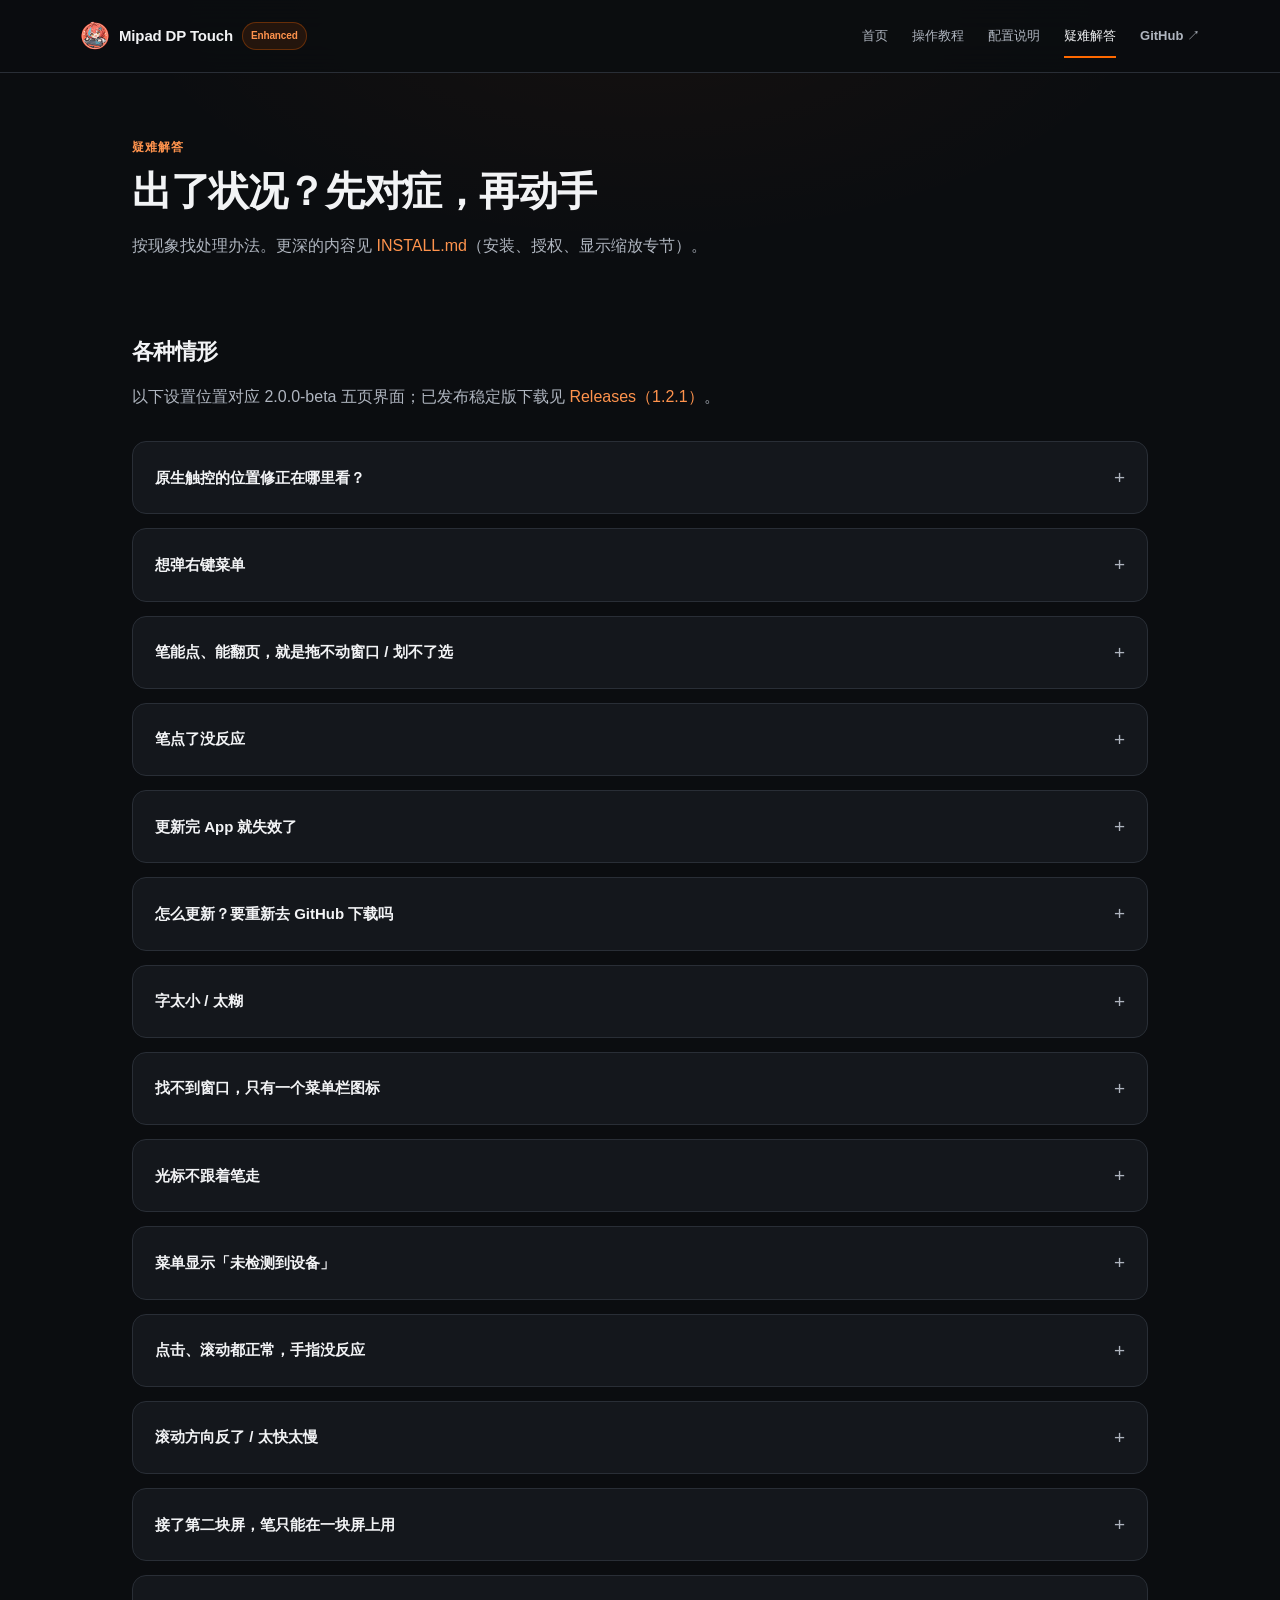
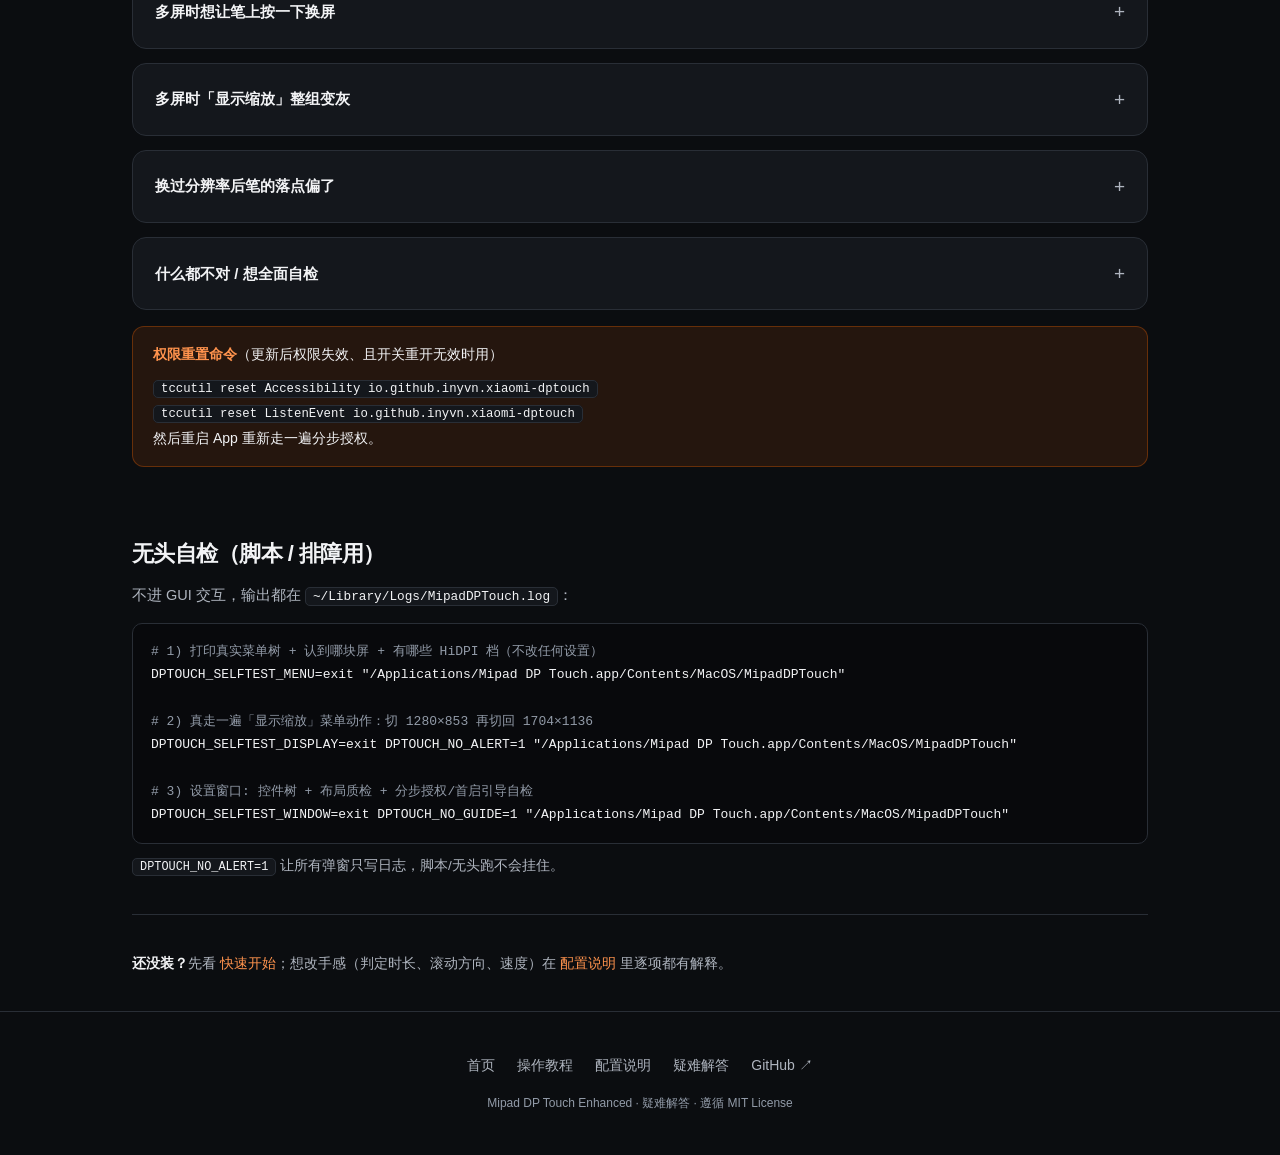
==== commit f9ebc5dd: "release: 2.1.0-beta" ====
--- a/docs/faq.html
+++ b/docs/faq.html
@@ -5,8 +5,8 @@
 <meta name="viewport" content="width=device-width, initial-scale=1.0">
 <title>疑难解答 — Mipad DP Touch Enhanced</title>
 <meta name="description" content="Mipad DP Touch Enhanced 疑难解答：右键菜单、拖拽、权限、更新失效、显示缩放、日志诊断等常见情形与处理办法。">
-<link rel="icon" href="favicon.ico?v=2.0.1-beta-release2" sizes="any">
-<link rel="apple-touch-icon" href="apple-touch-icon.png?v=2.0.1-beta-release2">
+<link rel="icon" href="favicon.ico?v=2.0.0-beta-site1" sizes="any">
+<link rel="apple-touch-icon" href="apple-touch-icon.png?v=2.0.0-beta-site1">
 <meta name="theme-color" content="#0b0d10">
 <style>
   :root {
@@ -122,7 +122,7 @@
 
 <nav aria-label="主导航">
   <div class="wrap">
-    <a class="brand" href="index.html"><img src="logo.png?v=2.0.1-beta-release2" alt="Mipad DP Touch Enhanced logo" width="400" height="400">Mipad DP Touch <span class="badge">Enhanced</span></a>
+    <a class="brand" href="index.html"><img src="logo.png?v=2.0.0-beta-site1" alt="Mipad DP Touch Enhanced logo" width="400" height="400">Mipad DP Touch <span class="badge">Enhanced</span></a>
     <div class="links">
       <a href="index.html">首页</a>
       <a href="tutorial.html">操作教程</a>
@@ -144,7 +144,7 @@
 <main class="wrap" id="main-content">
 
 <section>
-  <h2>各种情形</h2><p class="lead">以下设置位置对应 2.0.1-beta 五页界面；已发布稳定版下载见 <a href="https://github.com/InYvn/mipad-dp-touch/releases">Releases（1.2.1）</a>。</p>
+  <h2>各种情形</h2><p class="lead">以下设置位置对应 2.0.0-beta 五页界面；已发布稳定版下载见 <a href="https://github.com/InYvn/mipad-dp-touch/releases">Releases（1.2.1）</a>。</p>
   <div class="faq-list">
     <details><summary>原生触控的位置修正在哪里看？</summary><div class="body">App + 模块在 macOS 27.3 及以上的原生模式下，对已验证设备自动应用位置修正（B）。打开「触控与位置」查看实际状态，退出 App 后恢复。macOS 27.3 及以上，前往「系统设置 → 无障碍 → 触控 → 触控调节 → 设置」，完成引导并保持触控调节开启。安装、打开 App 与完成系统设置的顺序不限。</div></details>
 
@@ -186,7 +186,7 @@
     </details>
     <details>
       <summary>点击、滚动都正常，手指没反应</summary>
-      <div class="body">先按<a href="index.html#quickstart">安装步骤</a>安装平板模块 <code>mipad-dp-touch-module-v2.0.1.zip</code>、启用并使用热重启模块完成热重启，再重新连接 USB-C 或进入 DP-in。仅 App 无模块时笔映射与显示设置可用，手指无效果。macOS 27.2 及以下由 App 模拟鼠标；macOS 27.3 及以上，前往「系统设置 → 无障碍 → 触控 → 触控调节 → 设置」，完成引导并保持触控调节开启。安装、打开 App 与完成系统设置的顺序不限。在「设备概览」查看当前运行方式，「触控与位置」保持「自动 · 推荐」。<a href="index.html#touch">查看操作步骤</a>。</div>
+      <div class="body">先按<a href="index.html#quickstart">安装步骤</a>安装平板模块 <code>mipad-dp-touch-module-v2.0.0.zip</code>、启用并使用热重启模块完成热重启，再重新连接 USB-C 或进入 DP-in。仅 App 无模块时笔映射与显示设置可用，手指无效果。macOS 27.2 及以下由 App 模拟鼠标；macOS 27.3 及以上，前往「系统设置 → 无障碍 → 触控 → 触控调节 → 设置」，完成引导并保持触控调节开启。安装、打开 App 与完成系统设置的顺序不限。在「设备概览」查看当前运行方式，「触控与位置」保持「自动 · 推荐」。<a href="index.html#touch">查看操作步骤</a>。</div>
     </details>
     <details>
       <summary>滚动方向反了 / 太快太慢</summary>
--- a/docs/site.css
+++ b/docs/site.css
@@ -81,9 +81,6 @@
 @media(max-width:600px){.wrap{padding-left:24px;padding-right:24px}nav .wrap{padding-left:20px;padding-right:20px}nav .brand{font-size:14px}nav .links{font-size:12px;gap:8px}header:not(.page){padding:42px 0 44px}header .logo{width:64px;height:64px;margin-bottom:20px}header h1{font-size:29px;max-width:330px;margin:auto;line-height:1.15}header .subtitle{font-size:21px;max-width:320px;margin-top:18px}header .tagline{font-size:14px;line-height:1.85;text-align:left;margin-top:20px}header .platforms{gap:0;row-gap:8px}.pill{font-size:11px;padding:0 8px}header .cta{gap:10px}.btn{padding:11px 18px;font-size:13px}section{padding:44px 0}.compare .col{padding:24px}.lead{font-size:15px;margin-bottom:24px}.features{gap:12px}.feature{padding:24px}.showcase-grid{gap:24px}.showcase .shot{margin-left:-8px;margin-right:-8px}.shot img{border-radius:10px}.item{grid-template-columns:1fr;gap:8px}header.page{padding:40px 0 30px}.tut{padding:24px;gap:22px}.tut .stage{width:240px}.cta-strip{padding-left:24px;padding-right:24px}footer .flinks{gap:12px 20px}.table-card table{min-width:560px}}
 @media(prefers-reduced-motion:reduce){html{scroll-behavior:auto}*,*::before,*::after{transition:none!important;animation:none!important}}
 
-/* Release marker: 2.0.0-beta-release2 */
-.hero h1 .badge{font-size:12px;line-height:1.2;padding:5px 10px;vertical-align:middle}
-
 /* Site motion: quiet surfaces, native navigation, no perpetual effects. */
 .shot img{height:auto}
 body{background-image:radial-gradient(720px 340px at 50% 0,rgba(255,105,0,.045),transparent 72%);background-repeat:no-repeat}
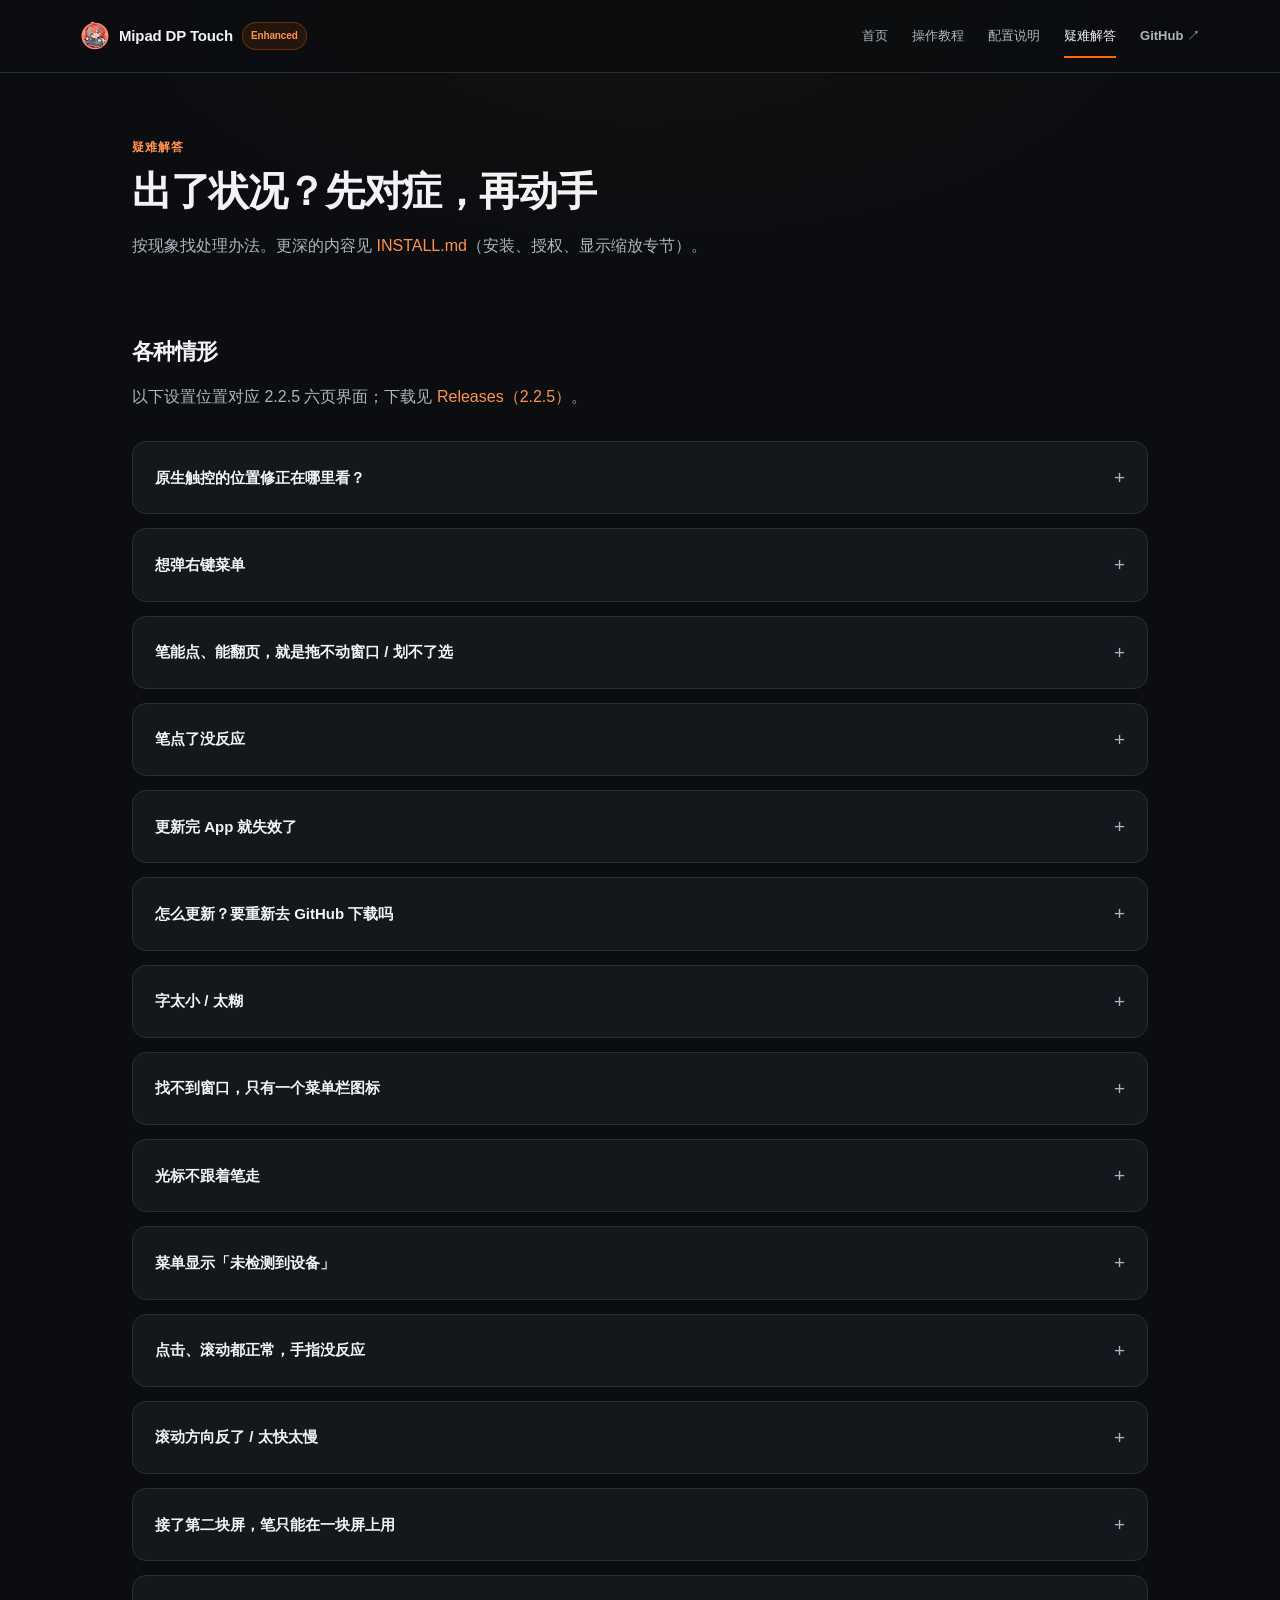
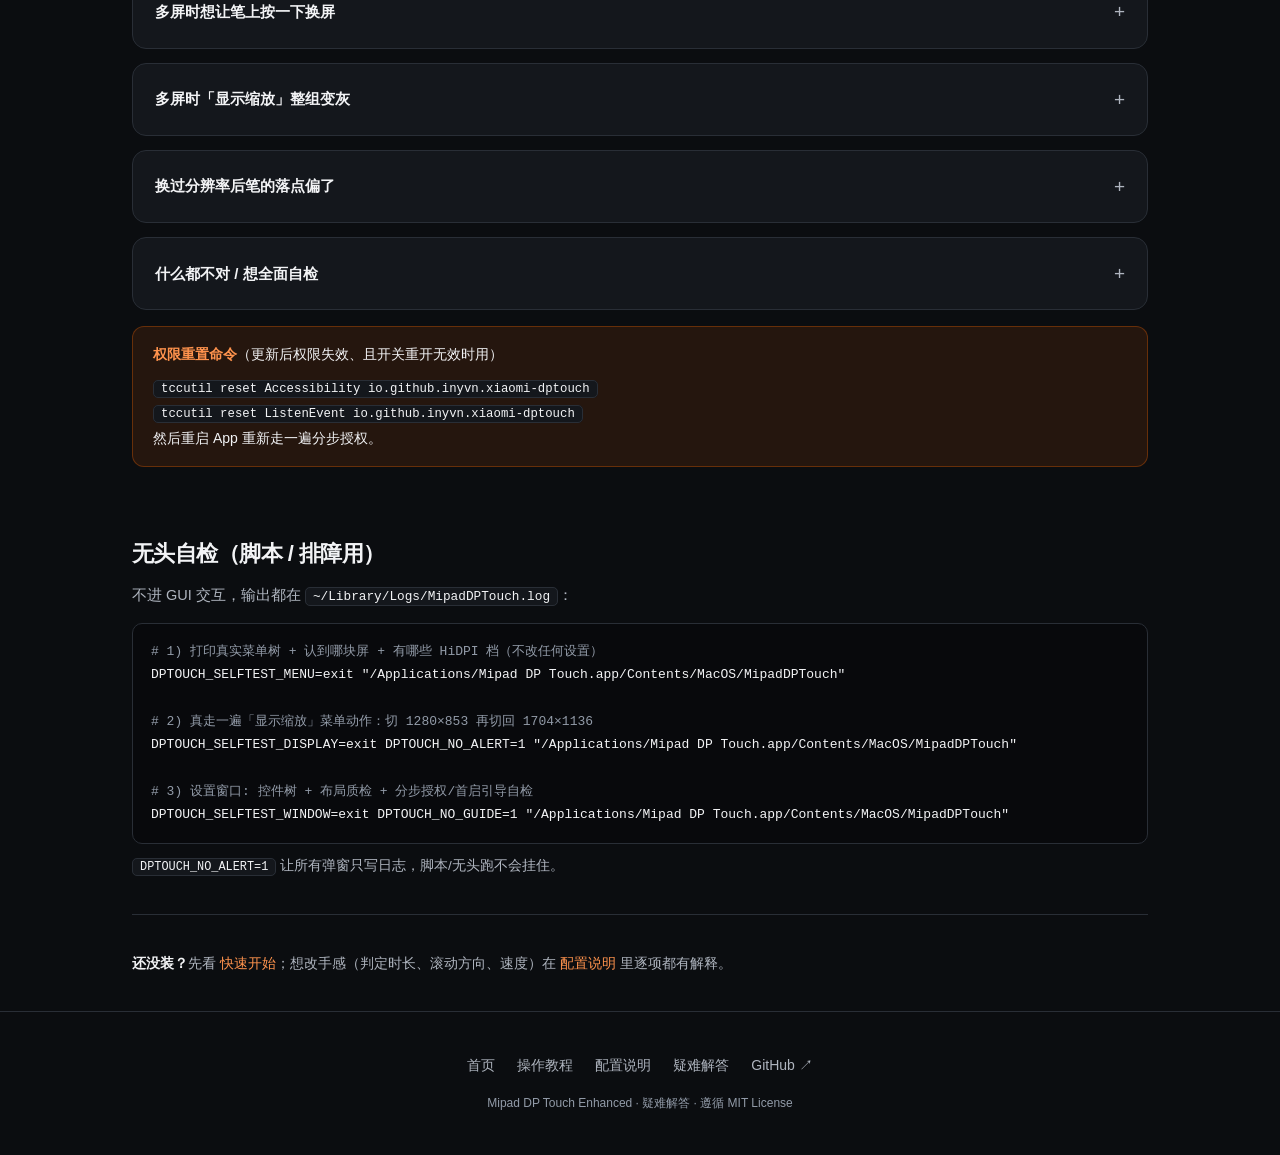
==== commit f685746b: "docs: 官网与 README 更新到 2.2.5（六页、插件与工具、新截图）" ====
--- a/docs/faq.html
+++ b/docs/faq.html
@@ -5,8 +5,8 @@
 <meta name="viewport" content="width=device-width, initial-scale=1.0">
 <title>疑难解答 — Mipad DP Touch Enhanced</title>
 <meta name="description" content="Mipad DP Touch Enhanced 疑难解答：右键菜单、拖拽、权限、更新失效、显示缩放、日志诊断等常见情形与处理办法。">
-<link rel="icon" href="favicon.ico?v=2.0.0-beta-site1" sizes="any">
-<link rel="apple-touch-icon" href="apple-touch-icon.png?v=2.0.0-beta-site1">
+<link rel="icon" href="favicon.ico?v=2.2.5-site1" sizes="any">
+<link rel="apple-touch-icon" href="apple-touch-icon.png?v=2.2.5-site1">
 <meta name="theme-color" content="#0b0d10">
 <style>
   :root {
@@ -122,7 +122,7 @@
 
 <nav aria-label="主导航">
   <div class="wrap">
-    <a class="brand" href="index.html"><img src="logo.png?v=2.0.0-beta-site1" alt="Mipad DP Touch Enhanced logo" width="400" height="400">Mipad DP Touch <span class="badge">Enhanced</span></a>
+    <a class="brand" href="index.html"><img src="logo.png?v=2.2.5-site1" alt="Mipad DP Touch Enhanced logo" width="400" height="400">Mipad DP Touch <span class="badge">Enhanced</span></a>
     <div class="links">
       <a href="index.html">首页</a>
       <a href="tutorial.html">操作教程</a>
@@ -144,7 +144,7 @@
 <main class="wrap" id="main-content">
 
 <section>
-  <h2>各种情形</h2><p class="lead">以下设置位置对应 2.0.0-beta 五页界面；已发布稳定版下载见 <a href="https://github.com/InYvn/mipad-dp-touch/releases">Releases（1.2.1）</a>。</p>
+  <h2>各种情形</h2><p class="lead">以下设置位置对应 2.2.5 六页界面；下载见 <a href="https://github.com/InYvn/mipad-dp-touch/releases">Releases（2.2.5）</a>。</p>
   <div class="faq-list">
     <details><summary>原生触控的位置修正在哪里看？</summary><div class="body">App + 模块在 macOS 27.3 及以上的原生模式下，对已验证设备自动应用位置修正（B）。打开「触控与位置」查看实际状态，退出 App 后恢复。macOS 27.3 及以上，前往「系统设置 → 无障碍 → 触控 → 触控调节 → 设置」，完成引导并保持触控调节开启。安装、打开 App 与完成系统设置的顺序不限。</div></details>
 
@@ -186,7 +186,7 @@
     </details>
     <details>
       <summary>点击、滚动都正常，手指没反应</summary>
-      <div class="body">先按<a href="index.html#quickstart">安装步骤</a>安装平板模块 <code>mipad-dp-touch-module-v2.0.0.zip</code>、启用并使用热重启模块完成热重启，再重新连接 USB-C 或进入 DP-in。仅 App 无模块时笔映射与显示设置可用，手指无效果。macOS 27.2 及以下由 App 模拟鼠标；macOS 27.3 及以上，前往「系统设置 → 无障碍 → 触控 → 触控调节 → 设置」，完成引导并保持触控调节开启。安装、打开 App 与完成系统设置的顺序不限。在「设备概览」查看当前运行方式，「触控与位置」保持「自动 · 推荐」。<a href="index.html#touch">查看操作步骤</a>。</div>
+      <div class="body">先按<a href="index.html#quickstart">安装步骤</a>安装平板模块 <code>mipad-dp-touch-module-v2.2.5.zip</code>、启用并使用热重启模块完成热重启，再重新连接 USB-C 或进入 DP-in。仅 App 无模块时笔映射与显示设置可用，手指无效果。macOS 27.2 及以下由 App 模拟鼠标；macOS 27.3 及以上，前往「系统设置 → 无障碍 → 触控 → 触控调节 → 设置」，完成引导并保持触控调节开启。安装、打开 App 与完成系统设置的顺序不限。在「设备概览」查看当前运行方式，「触控与位置」保持「自动 · 推荐」。<a href="index.html#touch">查看操作步骤</a>。</div>
     </details>
     <details>
       <summary>滚动方向反了 / 太快太慢</summary>
